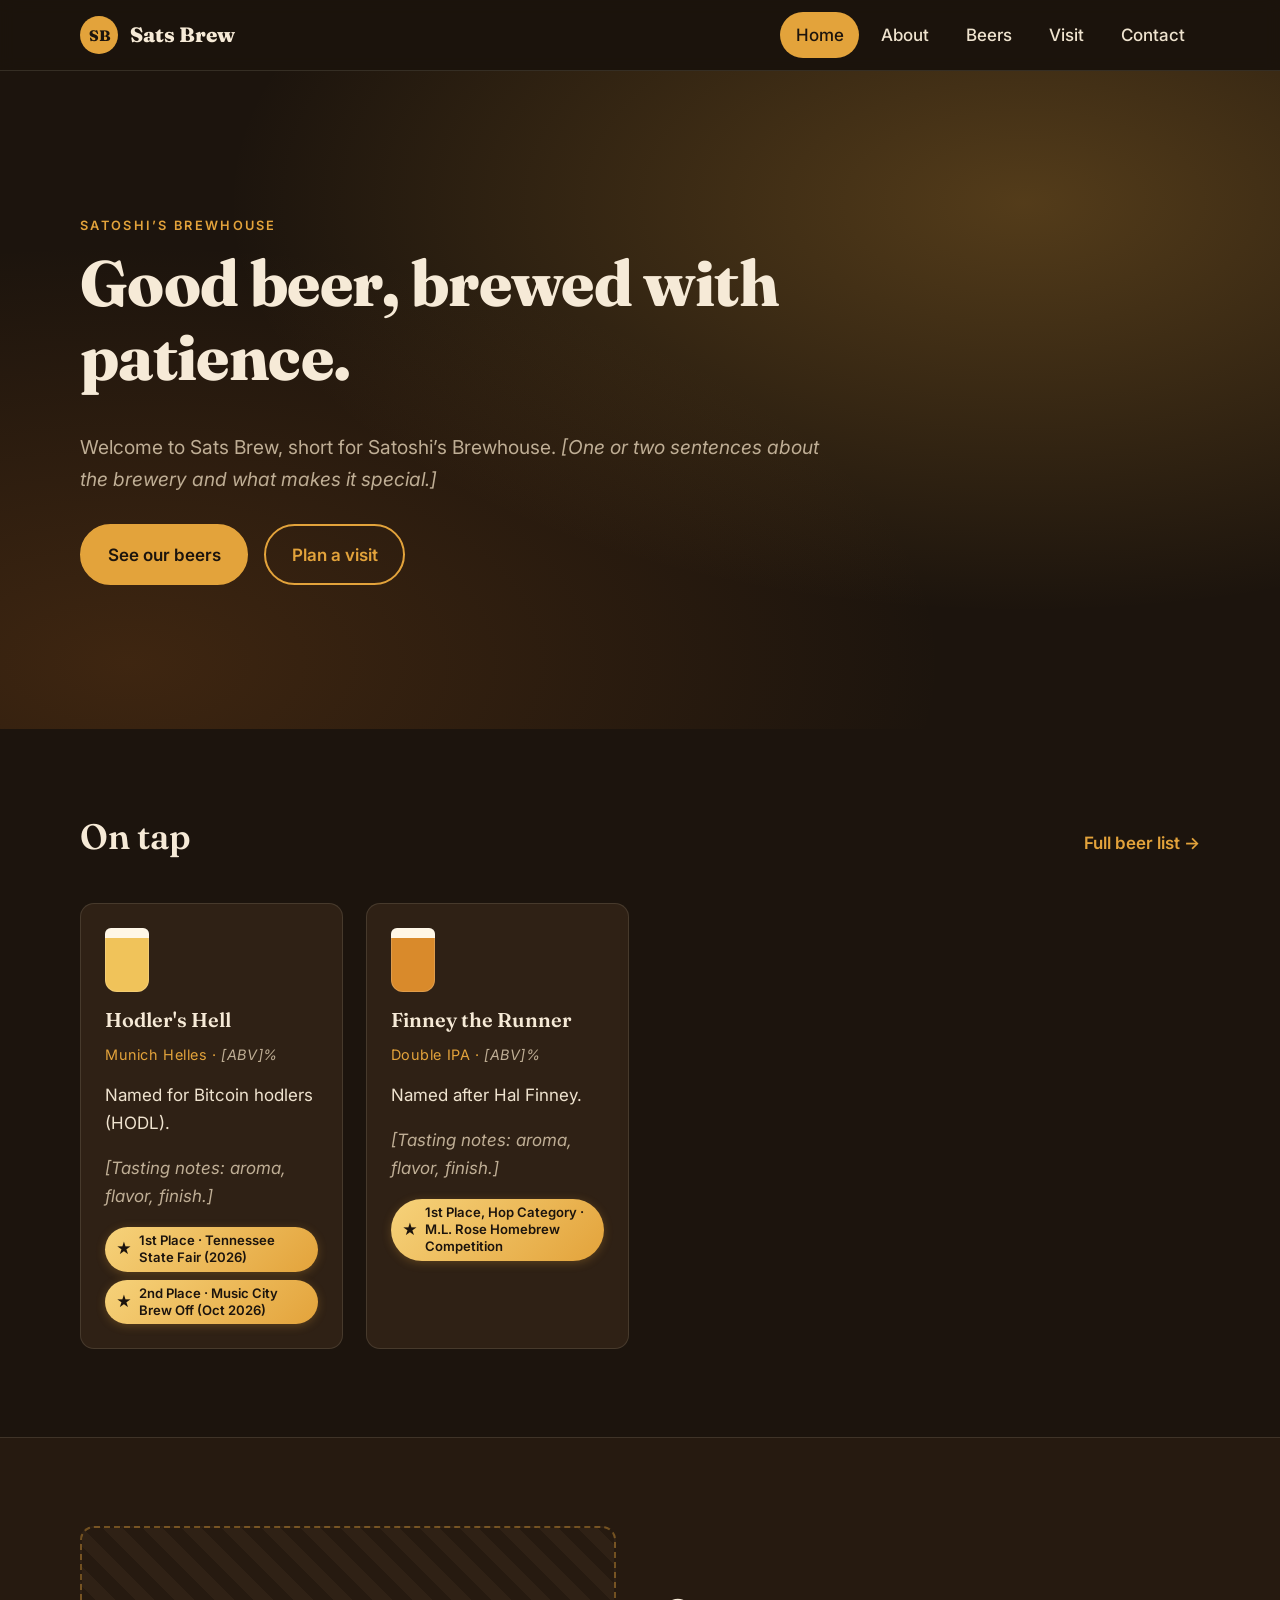
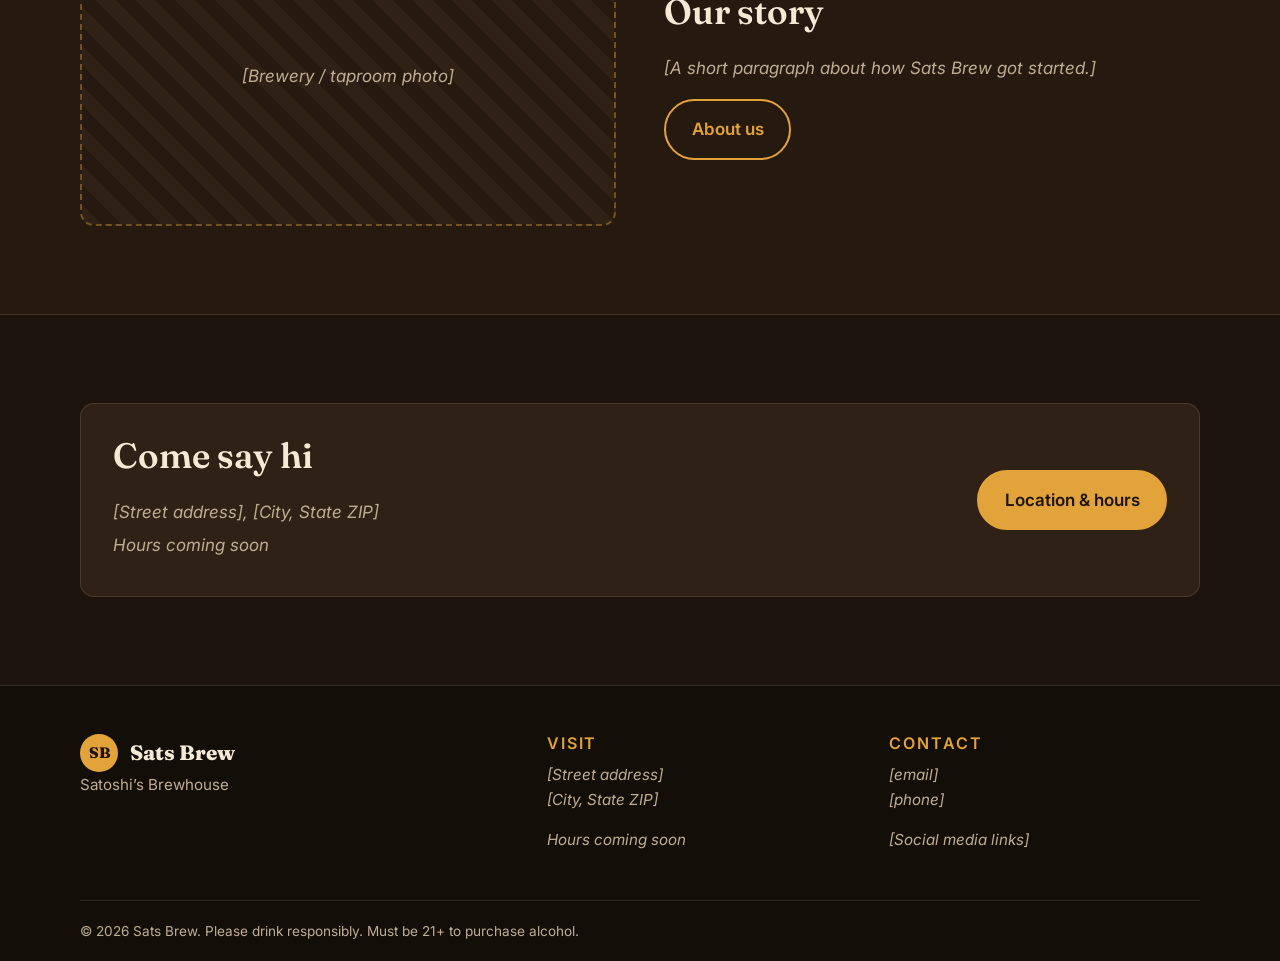
==== index.html @ 98045715 "Add real beers (Hodler's Hell, Finney the Runner) with award badges; Satoshi's Brewhouse name origin" ====
<!DOCTYPE html>
<html lang="en">
<head>
  <meta charset="utf-8">
  <meta name="viewport" content="width=device-width, initial-scale=1">
  <title>Sats Brew | Satoshi's Brewhouse</title>
  <meta name="description" content="Sats Brew (Satoshi's Brewhouse) is home to award-winning Hodler's Hell Munich Helles and Finney the Runner Double IPA.">
  <link rel="canonical" href="https://satsbrew.com/">
  <meta property="og:type" content="website">
  <meta property="og:site_name" content="Sats Brew">
  <meta property="og:title" content="Sats Brew | Satoshi's Brewhouse">
  <meta property="og:description" content="Sats Brew (Satoshi's Brewhouse) is home to award-winning Hodler's Hell Munich Helles and Finney the Runner Double IPA.">
  <meta property="og:url" content="https://satsbrew.com/">
  <meta name="twitter:card" content="summary">
  <meta name="theme-color" content="#1c140d">
  <link rel="icon" href="/favicon.svg" type="image/svg+xml">
  <link rel="preconnect" href="https://fonts.googleapis.com">
  <link rel="preconnect" href="https://fonts.gstatic.com" crossorigin>
  <link href="https://fonts.googleapis.com/css2?family=Fraunces:opsz,wght@9..144,600;9..144,800&family=Inter:wght@400;500;600&display=swap" rel="stylesheet">
  <link rel="stylesheet" href="/styles.css">
</head>
<body>
  <a class="skip" href="#main">Skip to content</a>
  <header class="site-header">
    <div class="wrap header-inner">
      <a class="brand" href="/"><span class="brand-mark" aria-hidden="true">SB</span> Sats Brew</a>
      <button class="nav-toggle" aria-expanded="false" aria-controls="site-nav" aria-label="Open menu">
        <span></span><span></span><span></span>
      </button>
      <nav id="site-nav" class="site-nav" aria-label="Main">
        <ul>
        <li><a href="/" aria-current="page">Home</a></li>
        <li><a href="/about.html">About</a></li>
        <li><a href="/beers.html">Beers</a></li>
        <li><a href="/visit.html">Visit</a></li>
        <li><a href="/contact.html">Contact</a></li>
        </ul>
      </nav>
    </div>
  </header>
  <main id="main">
    <section class="hero">
      <div class="wrap hero-inner">
        <p class="eyebrow">Satoshi&rsquo;s Brewhouse</p>
        <h1>Good beer, brewed with patience.</h1>
        <p class="lead">Welcome to Sats Brew, short for Satoshi&rsquo;s Brewhouse. <span class="placeholder">[One or two sentences about the brewery and what makes it special.]</span></p>
        <div class="cta-row">
          <a class="btn btn-primary" href="/beers.html">See our beers</a>
          <a class="btn btn-ghost" href="/visit.html">Plan a visit</a>
        </div>
      </div>
    </section>
    <section class="section">
      <div class="wrap">
        <div class="section-head">
          <h2>On tap</h2>
          <a class="text-link" href="/beers.html">Full beer list &rarr;</a>
        </div>
        <div class="beer-grid">
        <article class="beer-card">
          <div class="beer-swatch" style="--c:#f0c35a"></div>
          <h3>Hodler's Hell</h3>
          <p class="beer-meta">Munich Helles · <span class="placeholder">[ABV]%</span></p>
          <p>Named for Bitcoin hodlers (HODL).</p>
          <p class="placeholder">[Tasting notes: aroma, flavor, finish.]</p>
          <ul class="badges" aria-label="Awards">
            <li class="badge"><span class="badge-icon" aria-hidden="true">&#9733;</span>1st Place · Tennessee State Fair (2026)</li>
            <li class="badge"><span class="badge-icon" aria-hidden="true">&#9733;</span>2nd Place · Music City Brew Off (Oct 2026)</li>
          </ul>
        </article>
        <article class="beer-card">
          <div class="beer-swatch" style="--c:#d98a2b"></div>
          <h3>Finney the Runner</h3>
          <p class="beer-meta">Double IPA · <span class="placeholder">[ABV]%</span></p>
          <p>Named after Hal Finney.</p>
          <p class="placeholder">[Tasting notes: aroma, flavor, finish.]</p>
          <ul class="badges" aria-label="Awards">
            <li class="badge"><span class="badge-icon" aria-hidden="true">&#9733;</span>1st Place, Hop Category · M.L. Rose Homebrew Competition</li>
          </ul>
        </article>
        </div>
      </div>
    </section>
    <section class="section alt">
      <div class="wrap split">
        <div class="photo-placeholder" role="img" aria-label="Photo placeholder">[Brewery / taproom photo]</div>
        <div>
          <h2>Our story</h2>
          <p class="placeholder">[A short paragraph about how Sats Brew got started.]</p>
          <a class="btn btn-ghost" href="/about.html">About us</a>
        </div>
      </div>
    </section>
    <section class="section">
      <div class="wrap visit-strip">
        <div>
          <h2>Come say hi</h2>
          <p class="placeholder">[Street address], [City, State ZIP]</p>
          <p class="placeholder">Hours coming soon</p>
        </div>
        <a class="btn btn-primary" href="/visit.html">Location &amp; hours</a>
      </div>
    </section>
  </main>
  <footer class="site-footer">
    <div class="wrap footer-grid">
      <div>
        <a class="brand" href="/"><span class="brand-mark" aria-hidden="true">SB</span> Sats Brew</a>
        <p class="muted">Satoshi&rsquo;s Brewhouse</p>
      </div>
      <div>
        <h3>Visit</h3>
        <p class="placeholder">[Street address]<br>[City, State ZIP]</p>
        <p class="placeholder">Hours coming soon</p>
      </div>
      <div>
        <h3>Contact</h3>
        <p class="placeholder">[email]<br>[phone]</p>
        <p class="placeholder">[Social media links]</p>
      </div>
    </div>
    <div class="wrap footer-bottom">
      <p class="muted">&copy; <span id="year">2026</span> Sats Brew. Please drink responsibly. Must be 21+ to purchase alcohol.</p>
    </div>
  </footer>
  <script>
    (function () {
      var b = document.querySelector('.nav-toggle'), n = document.getElementById('site-nav');
      b.addEventListener('click', function () {
        var open = n.classList.toggle('open');
        b.setAttribute('aria-expanded', open);
        b.setAttribute('aria-label', open ? 'Close menu' : 'Open menu');
      });
      document.getElementById('year').textContent = new Date().getFullYear();
    })();
  </script>
</body>
</html>
---- styles.css ----
:root{
  --bg:#1c140d; --bg2:#261a10; --surface:#2f2115; --cream:#f6ead7; --text:#efe3cf;
  --muted:#bfae95; --amber:#e3a33b; --amber-d:#c9822a; --line:rgba(246,234,215,.12);
  --radius:14px; --serif:"Fraunces",Georgia,"Times New Roman",serif;
  --sans:"Inter",system-ui,-apple-system,"Segoe UI",Roboto,Helvetica,Arial,sans-serif;
}
*{box-sizing:border-box}
html{scroll-behavior:smooth}
body{margin:0;background:var(--bg);color:var(--text);font:400 17px/1.65 var(--sans);-webkit-font-smoothing:antialiased}
img{max-width:100%;display:block}
a{color:var(--amber)}
h1,h2,h3{font-family:var(--serif);color:var(--cream);line-height:1.15;margin:0 0 .6em}
h1{font-size:clamp(2.3rem,5.5vw,4rem);font-weight:800;letter-spacing:-.01em}
h2{font-size:clamp(1.6rem,3vw,2.2rem);font-weight:600}
h3{font-size:1.25rem;font-weight:600}
p{margin:0 0 1em}
.wrap{width:min(1120px,92%);margin:0 auto}
.muted{color:var(--muted)}
.placeholder{color:var(--muted);font-style:italic}
.skip{position:absolute;left:-999px;top:0;background:var(--amber);color:#1c140d;padding:.5em 1em;z-index:100}
.skip:focus{left:1em}
.eyebrow{text-transform:uppercase;letter-spacing:.18em;font-size:.8rem;font-weight:600;color:var(--amber);margin-bottom:.8em}
.lead{font-size:1.2rem;color:var(--muted);max-width:40em}

/* header */
.site-header{position:sticky;top:0;z-index:50;background:rgba(28,20,13,.92);backdrop-filter:blur(8px);border-bottom:1px solid var(--line)}
.header-inner{display:flex;align-items:center;justify-content:space-between;height:70px}
.brand{display:inline-flex;align-items:center;gap:.6em;font-family:var(--serif);font-weight:800;font-size:1.3rem;color:var(--cream);text-decoration:none}
.brand-mark{display:inline-grid;place-items:center;width:38px;height:38px;border-radius:50%;background:var(--amber);color:#1c140d;font:800 .95rem var(--serif)}
.site-nav ul{list-style:none;margin:0;padding:0;display:flex;gap:.4rem}
.site-nav a{display:block;padding:.5em .9em;border-radius:999px;color:var(--text);text-decoration:none;font-weight:500}
.site-nav a:hover{background:var(--surface)}
.site-nav a[aria-current="page"]{color:#1c140d;background:var(--amber)}
.nav-toggle{display:none;background:none;border:0;padding:10px;cursor:pointer}
.nav-toggle span{display:block;width:24px;height:2px;background:var(--cream);margin:5px 0;transition:.2s}
@media (max-width:760px){
  .nav-toggle{display:block}
  .site-nav{position:absolute;top:70px;left:0;right:0;background:var(--bg2);border-bottom:1px solid var(--line);display:none}
  .site-nav.open{display:block}
  .site-nav ul{flex-direction:column;padding:.8rem 4%}
  .site-nav a{padding:.8em 1em}
}

/* buttons */
.btn{display:inline-block;padding:.85em 1.5em;border-radius:999px;font-weight:600;text-decoration:none;transition:.2s;border:2px solid var(--amber)}
.btn-primary{background:var(--amber);color:#1c140d}
.btn-primary:hover{background:var(--amber-d);border-color:var(--amber-d)}
.btn-ghost{color:var(--amber)}
.btn-ghost:hover{background:rgba(227,163,59,.12)}
.cta-row{display:flex;flex-wrap:wrap;gap:1rem;margin-top:1.8rem}
.text-link{text-decoration:none;font-weight:600}

/* hero */
.hero{padding:clamp(5rem,12vw,9rem) 0;background:
  radial-gradient(ellipse at 80% 20%,rgba(227,163,59,.28),transparent 55%),
  radial-gradient(ellipse at 10% 90%,rgba(184,101,30,.22),transparent 50%),var(--bg)}
.hero h1{max-width:12em}
.page-hero{padding:clamp(3.5rem,8vw,6rem) 0 2.5rem;background:radial-gradient(ellipse at 85% 0%,rgba(227,163,59,.18),transparent 60%)}
.page-hero.center{text-align:center}
.page-hero.center .lead{margin:0 auto}
.page-hero.center .cta-row{justify-content:center}

/* sections */
.section{padding:clamp(3rem,7vw,5.5rem) 0}
.section.alt{background:var(--bg2);border-block:1px solid var(--line)}
.section-head{display:flex;justify-content:space-between;align-items:baseline;gap:1rem;flex-wrap:wrap;margin-bottom:1.5rem}
.split{display:grid;grid-template-columns:1fr 1fr;gap:3rem;align-items:center}
@media (max-width:820px){.split{grid-template-columns:1fr}}
.prose{max-width:38em}

/* beers */
.beer-grid{display:grid;grid-template-columns:repeat(auto-fill,minmax(240px,1fr));gap:1.4rem}
.beer-card{background:var(--surface);border:1px solid var(--line);border-radius:var(--radius);padding:1.5rem;transition:transform .2s,border-color .2s}
.beer-card:hover{transform:translateY(-3px);border-color:rgba(227,163,59,.45)}
.beer-swatch{width:44px;height:64px;border-radius:6px 6px 12px 12px;background:linear-gradient(180deg,#fff7e6 0 16%,var(--c) 16%);margin-bottom:1rem;box-shadow:inset 0 0 0 1px rgba(255,255,255,.15)}
.beer-meta{font-size:.9rem;letter-spacing:.04em;color:var(--amber)}

/* placeholders */
.photo-placeholder,.map-placeholder{display:grid;place-items:center;text-align:center;min-height:300px;border-radius:var(--radius);border:2px dashed rgba(227,163,59,.4);background:repeating-linear-gradient(45deg,var(--surface) 0 14px,var(--bg2) 14px 28px);color:var(--muted);font-style:italic;padding:1rem}
.photo-placeholder.tall{min-height:420px}
.map-placeholder{margin-top:1.8rem;min-height:260px}

/* cards */
.visit-grid,.value-grid{display:grid;grid-template-columns:repeat(auto-fit,minmax(260px,1fr));gap:1.4rem}
.card,.value{background:var(--surface);border:1px solid var(--line);border-radius:var(--radius);padding:1.6rem}
.card h2{font-size:1.4rem}
.notice{margin-top:1.8rem;border-color:rgba(227,163,59,.4)}
address{font-style:italic}
.hours{width:100%;border-collapse:collapse}
.hours th,.hours td{text-align:left;padding:.35em 0;border-bottom:1px solid var(--line)}
.hours th{color:var(--cream);font-weight:600;width:4em}
.visit-strip{display:flex;justify-content:space-between;align-items:center;gap:2rem;flex-wrap:wrap;background:var(--surface);border:1px solid var(--line);border-radius:var(--radius);padding:2rem}
.visit-strip p{margin:0 0 .3em}

/* footer */
.site-footer{background:#140e09;border-top:1px solid var(--line);padding-top:3rem;font-size:.95rem}
.footer-grid{display:grid;grid-template-columns:1.4fr 1fr 1fr;gap:2rem}
.footer-grid h3{font-size:1rem;font-family:var(--sans);text-transform:uppercase;letter-spacing:.12em;color:var(--amber)}
@media (max-width:700px){.footer-grid{grid-template-columns:1fr}}
.footer-bottom{border-top:1px solid var(--line);margin-top:2rem;padding:1.2rem 0}
.footer-bottom p{margin:0;font-size:.85rem}

/* award badges */
.badges{list-style:none;margin:1rem 0 0;padding:0;display:flex;flex-direction:column;gap:.5rem}
.badge{display:inline-flex;align-items:center;gap:.55em;align-self:flex-start;padding:.4em .85em;border-radius:999px;font-size:.82rem;font-weight:600;line-height:1.3;color:#1c140d;background:linear-gradient(135deg,#f6d27a,#e3a33b);box-shadow:0 2px 10px rgba(227,163,59,.25)}
.badge-icon{font-size:.95rem}
.beer-card.more{display:flex;flex-direction:column;justify-content:center;border-style:dashed;border-color:rgba(227,163,59,.4);background:transparent}
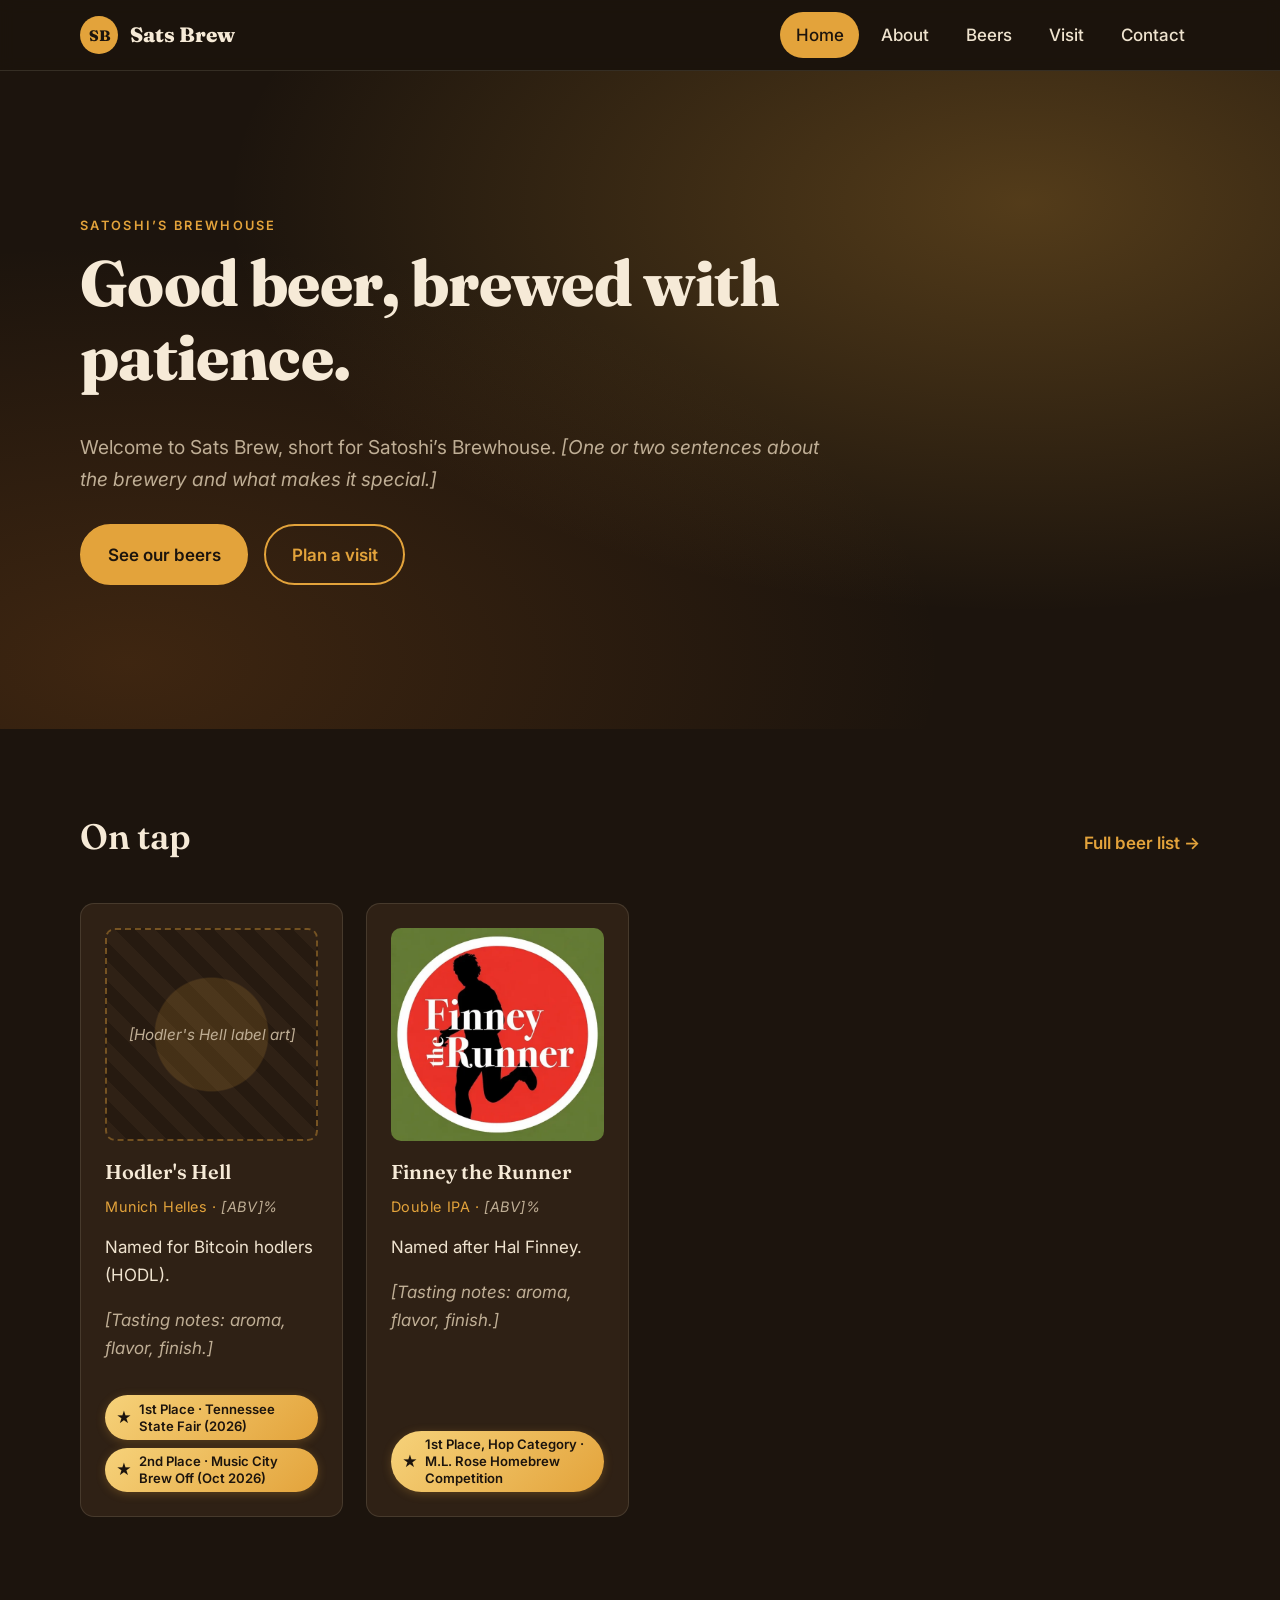
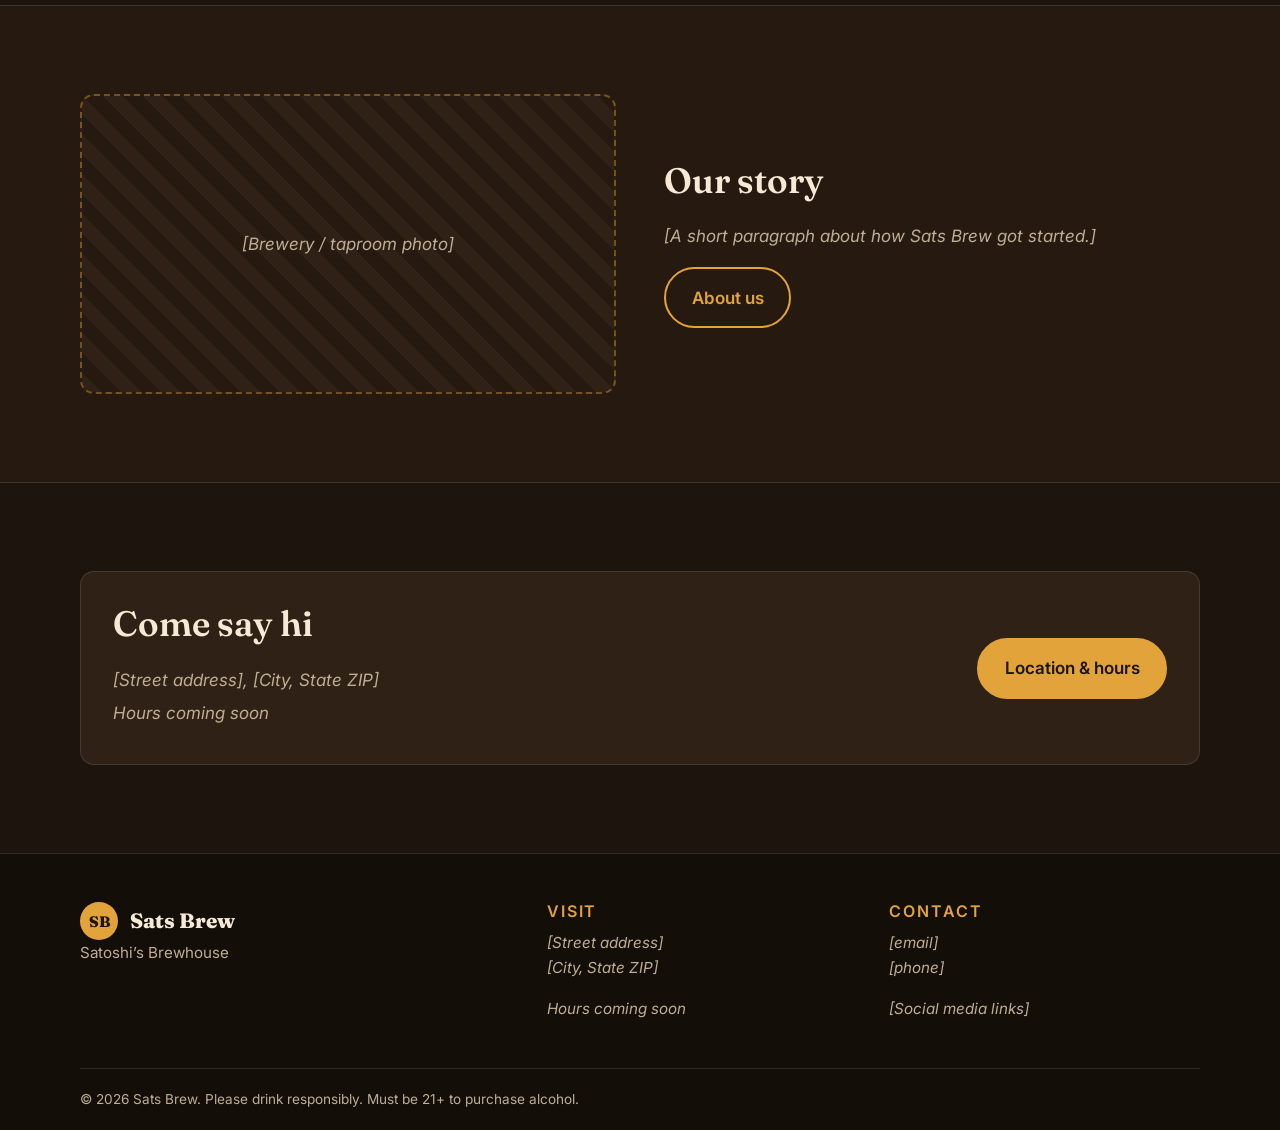
==== commit bdab0020: "Add Finney the Runner label art (WebP+JPG) and Hodler's Hell label art placeholder" ====
--- a/index.html
+++ b/index.html
@@ -58,7 +58,7 @@
         </div>
         <div class="beer-grid">
         <article class="beer-card">
-          <div class="beer-swatch" style="--c:#f0c35a"></div>
+          <div class="beer-art beer-art-placeholder" role="img" aria-label="Label art coming soon"><span>[Hodler's Hell label art]</span></div>
           <h3>Hodler's Hell</h3>
           <p class="beer-meta">Munich Helles · <span class="placeholder">[ABV]%</span></p>
           <p>Named for Bitcoin hodlers (HODL).</p>
@@ -69,7 +69,10 @@
           </ul>
         </article>
         <article class="beer-card">
-          <div class="beer-swatch" style="--c:#d98a2b"></div>
+          <picture class="beer-art">
+            <source srcset="/images/finney-the-runner.webp" type="image/webp">
+            <img src="/images/finney-the-runner.jpg" width="600" height="600" loading="lazy" decoding="async" alt="Finney the Runner label: silhouette of a runner on a red circle">
+          </picture>
           <h3>Finney the Runner</h3>
           <p class="beer-meta">Double IPA · <span class="placeholder">[ABV]%</span></p>
           <p>Named after Hal Finney.</p>
--- a/styles.css
+++ b/styles.css
@@ -105,3 +105,11 @@
 .badge{display:inline-flex;align-items:center;gap:.55em;align-self:flex-start;padding:.4em .85em;border-radius:999px;font-size:.82rem;font-weight:600;line-height:1.3;color:#1c140d;background:linear-gradient(135deg,#f6d27a,#e3a33b);box-shadow:0 2px 10px rgba(227,163,59,.25)}
 .badge-icon{font-size:.95rem}
 .beer-card.more{display:flex;flex-direction:column;justify-content:center;border-style:dashed;border-color:rgba(227,163,59,.4);background:transparent}
+
+/* label art */
+.beer-art{display:block;aspect-ratio:1/1;width:100%;margin:0 0 1.2rem;border-radius:10px;overflow:hidden;background:var(--bg2)}
+.beer-art img{width:100%;height:100%;object-fit:cover}
+.beer-art-placeholder{display:grid;place-items:center;text-align:center;padding:1rem;border:2px dashed rgba(227,163,59,.4);background:radial-gradient(circle at 50% 50%,rgba(227,163,59,.16) 0 38%,transparent 39%),repeating-linear-gradient(45deg,var(--surface) 0 14px,var(--bg2) 14px 28px);color:var(--muted);font-style:italic;font-size:.95rem}
+.beer-card{display:flex;flex-direction:column}
+.beer-card .badges{margin-top:auto;padding-top:1rem}
+@media (max-width:560px){.beer-art{max-width:340px;margin-inline:auto}}
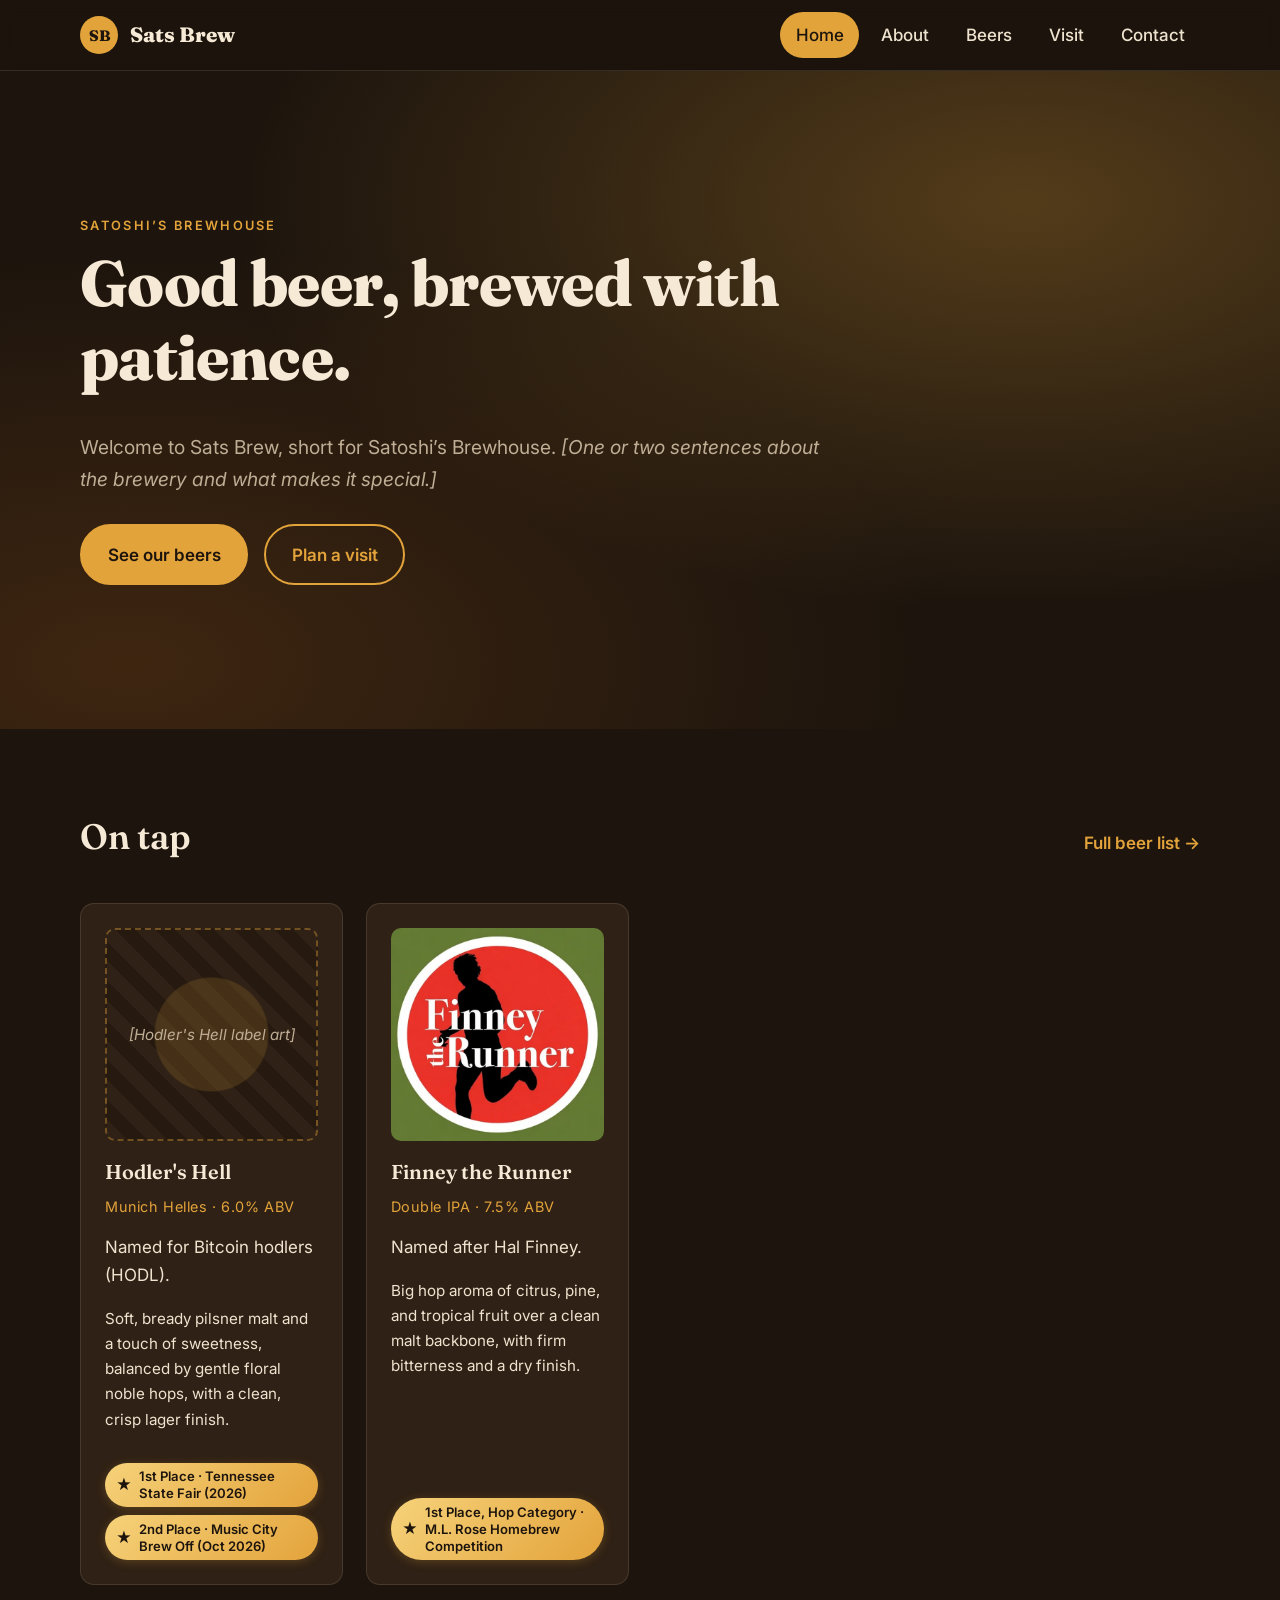
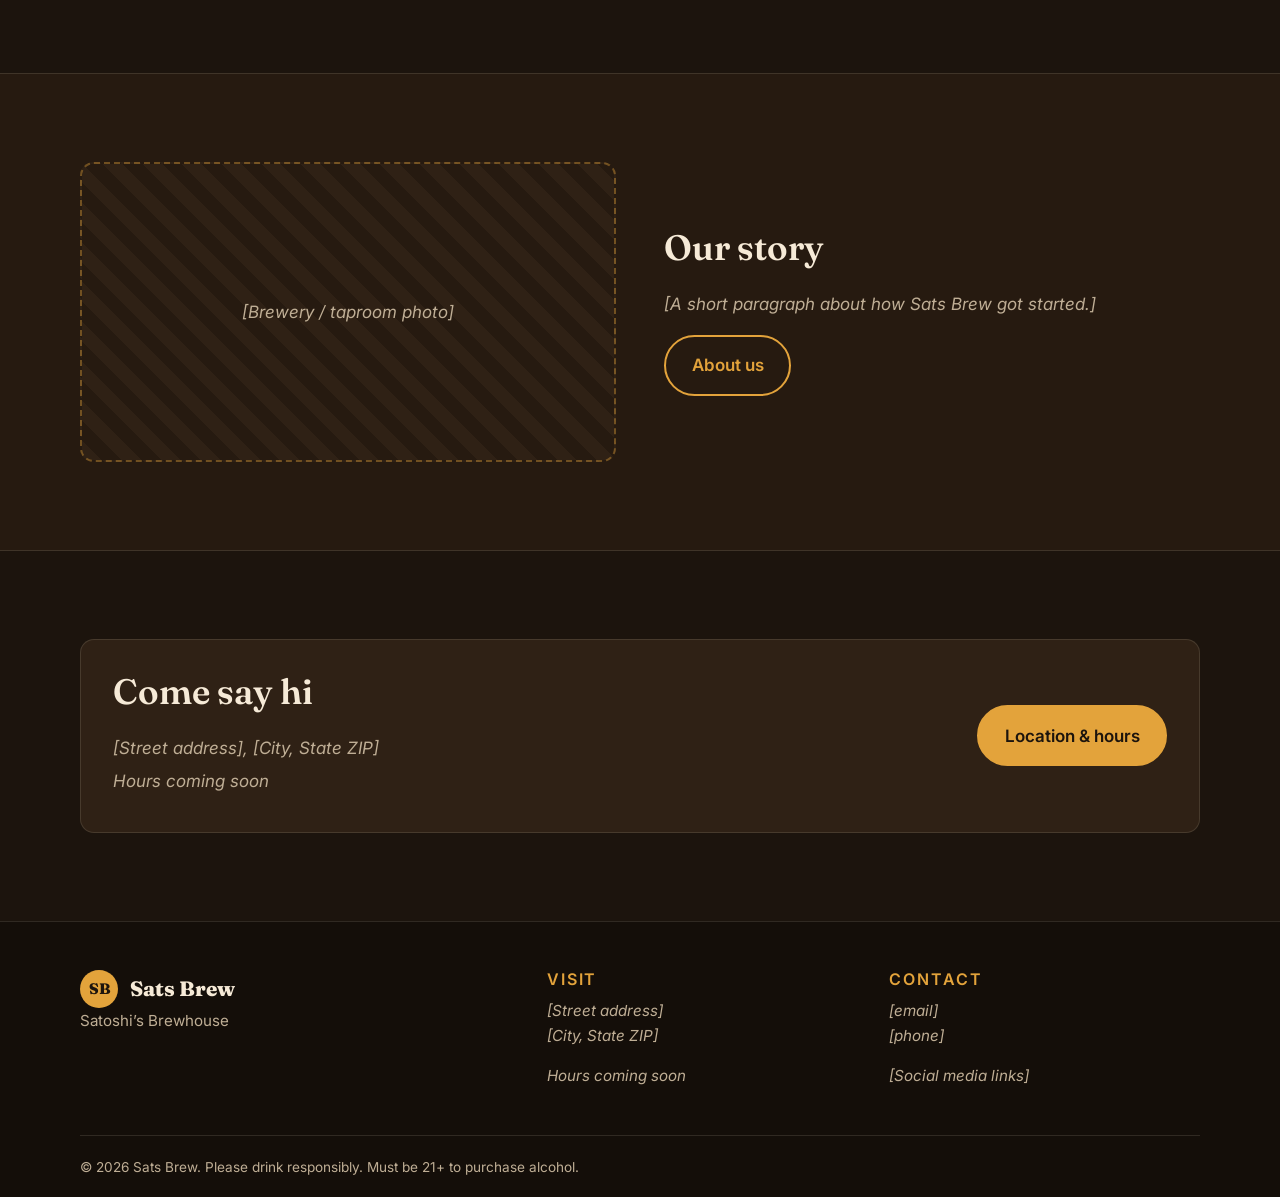
==== commit 3ac59cd7: "Add ABV and style-based tasting notes for Hodler's Hell and Finney the Runner" ====
--- a/index.html
+++ b/index.html
@@ -60,9 +60,9 @@
         <article class="beer-card">
           <div class="beer-art beer-art-placeholder" role="img" aria-label="Label art coming soon"><span>[Hodler's Hell label art]</span></div>
           <h3>Hodler's Hell</h3>
-          <p class="beer-meta">Munich Helles · <span class="placeholder">[ABV]%</span></p>
+          <p class="beer-meta">Munich Helles · 6.0% ABV</p>
           <p>Named for Bitcoin hodlers (HODL).</p>
-          <p class="placeholder">[Tasting notes: aroma, flavor, finish.]</p>
+          <p class="beer-notes">Soft, bready pilsner malt and a touch of sweetness, balanced by gentle floral noble hops, with a clean, crisp lager finish.</p>
           <ul class="badges" aria-label="Awards">
             <li class="badge"><span class="badge-icon" aria-hidden="true">&#9733;</span>1st Place · Tennessee State Fair (2026)</li>
             <li class="badge"><span class="badge-icon" aria-hidden="true">&#9733;</span>2nd Place · Music City Brew Off (Oct 2026)</li>
@@ -74,9 +74,9 @@
             <img src="/images/finney-the-runner.jpg" width="600" height="600" loading="lazy" decoding="async" alt="Finney the Runner label: silhouette of a runner on a red circle">
           </picture>
           <h3>Finney the Runner</h3>
-          <p class="beer-meta">Double IPA · <span class="placeholder">[ABV]%</span></p>
+          <p class="beer-meta">Double IPA · 7.5% ABV</p>
           <p>Named after Hal Finney.</p>
-          <p class="placeholder">[Tasting notes: aroma, flavor, finish.]</p>
+          <p class="beer-notes">Big hop aroma of citrus, pine, and tropical fruit over a clean malt backbone, with firm bitterness and a dry finish.</p>
           <ul class="badges" aria-label="Awards">
             <li class="badge"><span class="badge-icon" aria-hidden="true">&#9733;</span>1st Place, Hop Category · M.L. Rose Homebrew Competition</li>
           </ul>
--- a/styles.css
+++ b/styles.css
@@ -113,3 +113,4 @@
 .beer-card{display:flex;flex-direction:column}
 .beer-card .badges{margin-top:auto;padding-top:1rem}
 @media (max-width:560px){.beer-art{max-width:340px;margin-inline:auto}}
+.beer-notes{color:var(--text);font-size:.95rem}
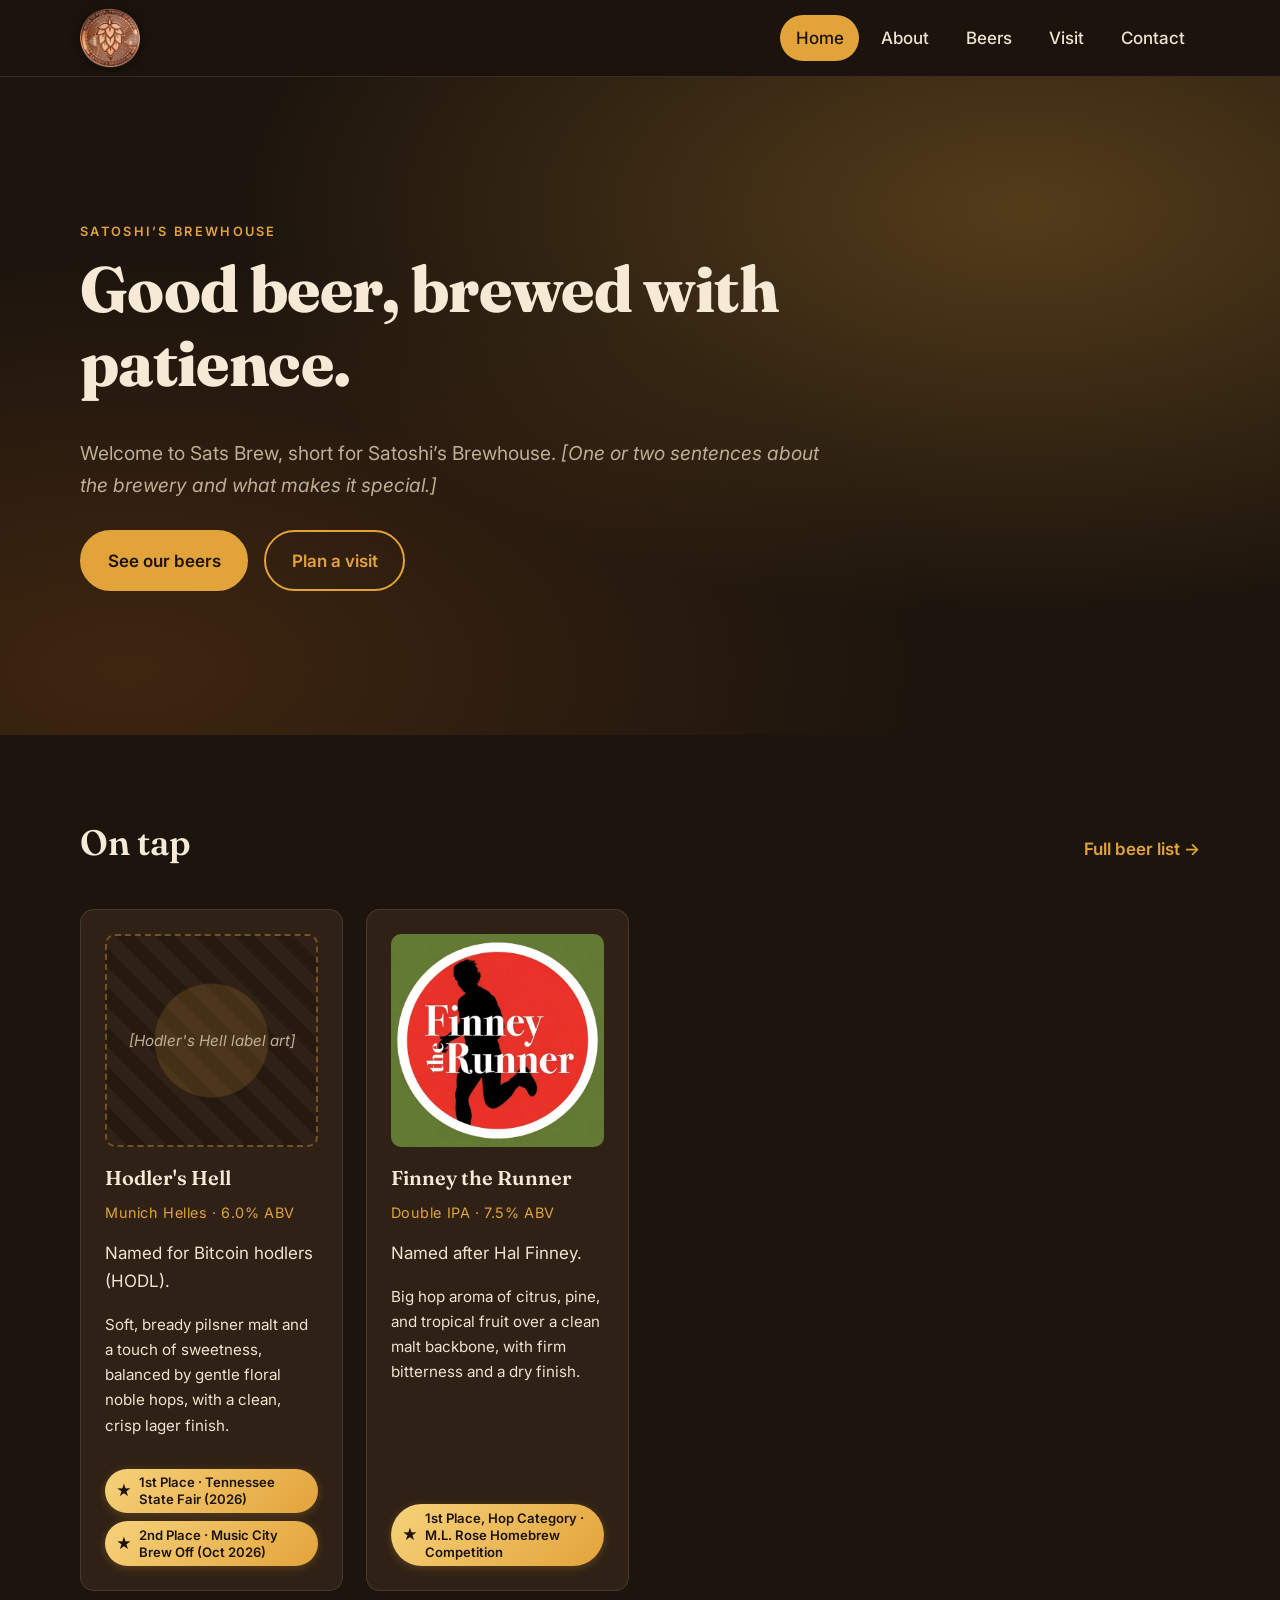
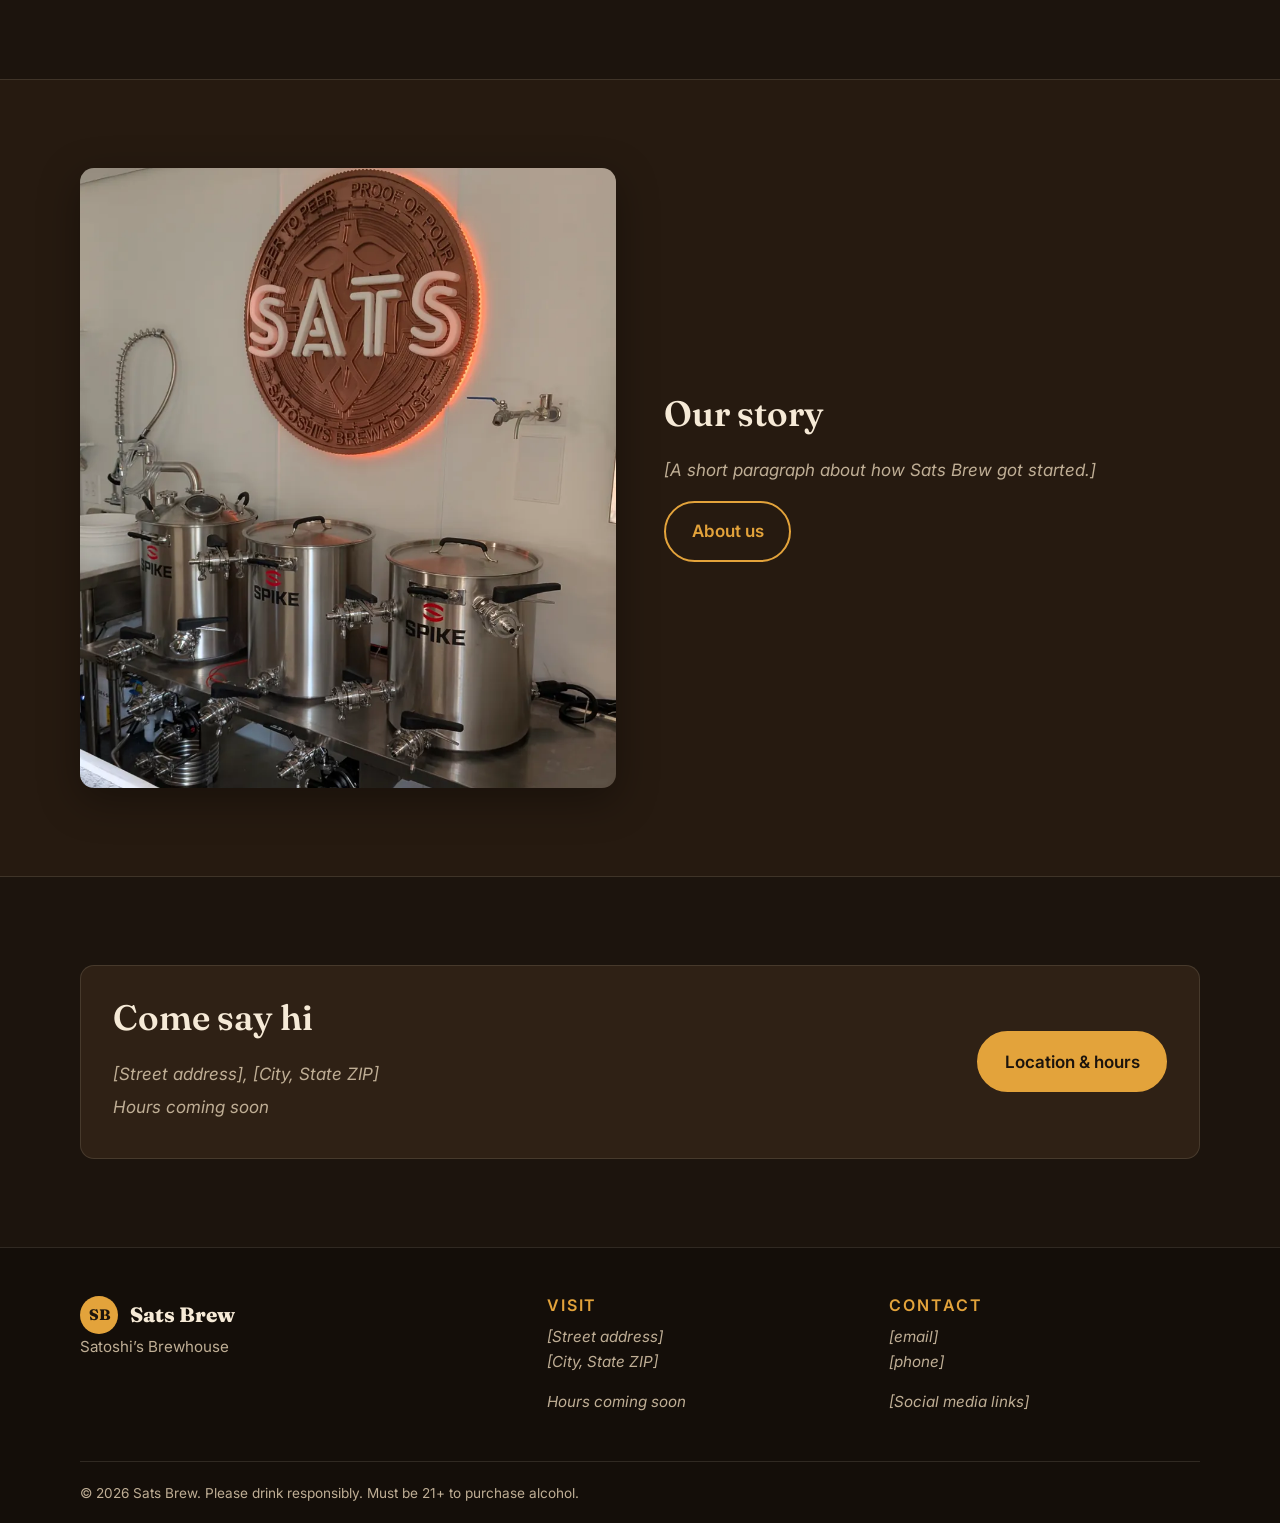
==== commit 89b44199: "Header: transparent Sats Brew coin logo; add brewhouse photo to Home and About" ====
--- a/index.html
+++ b/index.html
@@ -23,7 +23,12 @@
   <a class="skip" href="#main">Skip to content</a>
   <header class="site-header">
     <div class="wrap header-inner">
-      <a class="brand" href="/"><span class="brand-mark" aria-hidden="true">SB</span> Sats Brew</a>
+      <a class="brand brand-logo" href="/">
+        <picture>
+          <source type="image/webp" srcset="/images/sats-brew-logo.webp 1x, /images/sats-brew-logo@2x.webp 2x">
+          <img src="/images/sats-brew-logo.png" srcset="/images/sats-brew-logo.png 1x, /images/sats-brew-logo@2x.png 2x" width="256" height="256" alt="Sats Brew">
+        </picture>
+      </a>
       <button class="nav-toggle" aria-expanded="false" aria-controls="site-nav" aria-label="Open menu">
         <span></span><span></span><span></span>
       </button>
@@ -86,7 +91,10 @@
     </section>
     <section class="section alt">
       <div class="wrap split">
-        <div class="photo-placeholder" role="img" aria-label="Photo placeholder">[Brewery / taproom photo]</div>
+        <picture class="photo ">
+          <source type="image/webp" srcset="/images/brewhouse.webp">
+          <img src="/images/brewhouse.jpg" width="897" height="1200" loading="lazy" decoding="async" alt="The Sats Brew brewhouse: a lit copper SATS sign above three stainless steel Spike brew kettles">
+        </picture>
         <div>
           <h2>Our story</h2>
           <p class="placeholder">[A short paragraph about how Sats Brew got started.]</p>
--- a/styles.css
+++ b/styles.css
@@ -114,3 +114,16 @@
 .beer-card .badges{margin-top:auto;padding-top:1rem}
 @media (max-width:560px){.beer-art{max-width:340px;margin-inline:auto}}
 .beer-notes{color:var(--text);font-size:.95rem}
+
+/* header coin logo */
+.header-inner{height:76px}
+.brand-logo{display:block;line-height:0}
+.brand-logo img{width:60px;height:60px;display:block;filter:drop-shadow(0 2px 6px rgba(0,0,0,.45));transition:transform .2s}
+.brand-logo:hover img{transform:rotate(-8deg) scale(1.04)}
+@media (max-width:760px){.site-nav{top:76px}.brand-logo img{width:52px;height:52px}}
+
+/* photos */
+.photo{display:block;width:100%;aspect-ratio:4/5;max-height:620px;border-radius:var(--radius);overflow:hidden;background:var(--bg2);box-shadow:0 12px 40px rgba(0,0,0,.35)}
+.photo.tall{aspect-ratio:3/4;max-height:680px}
+.photo img{width:100%;height:100%;object-fit:cover;object-position:50% 12%}
+@media (max-width:820px){.photo,.photo.tall{aspect-ratio:4/5;max-height:none;max-width:520px;margin-inline:auto}}
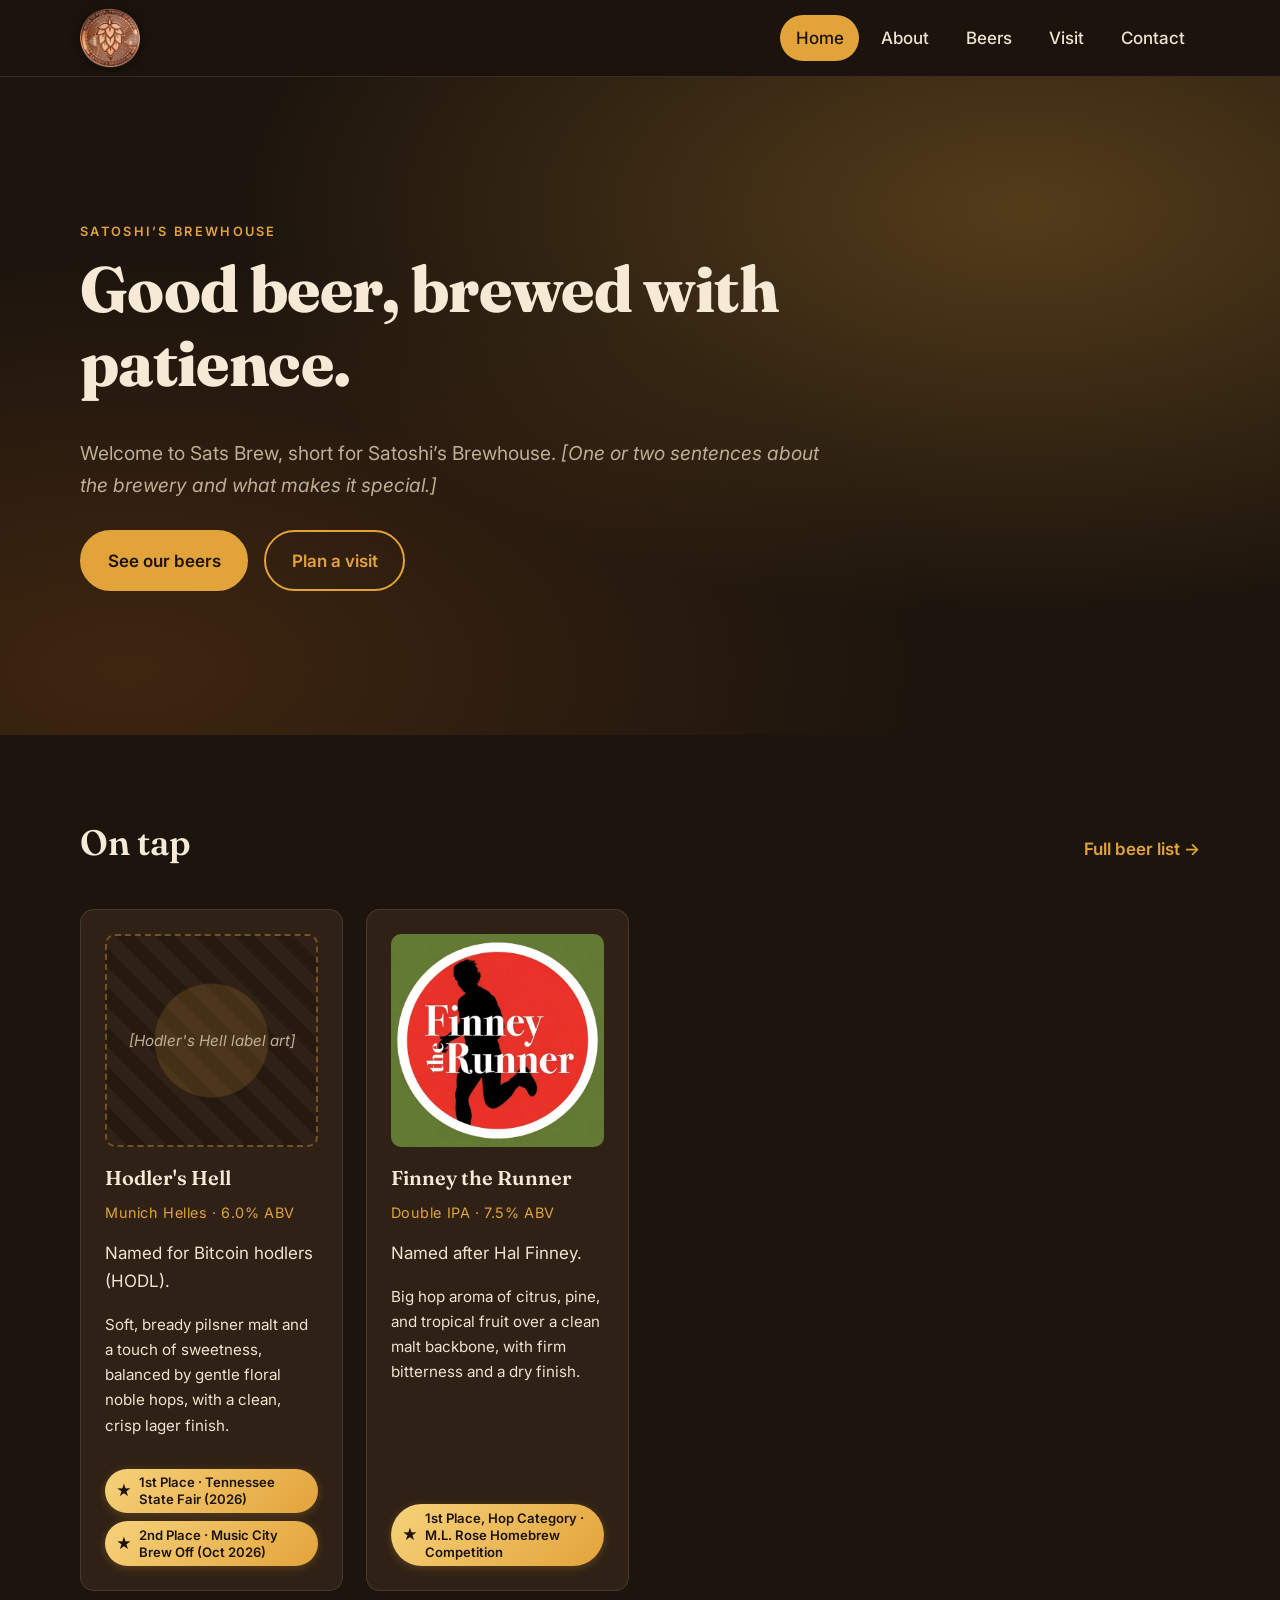
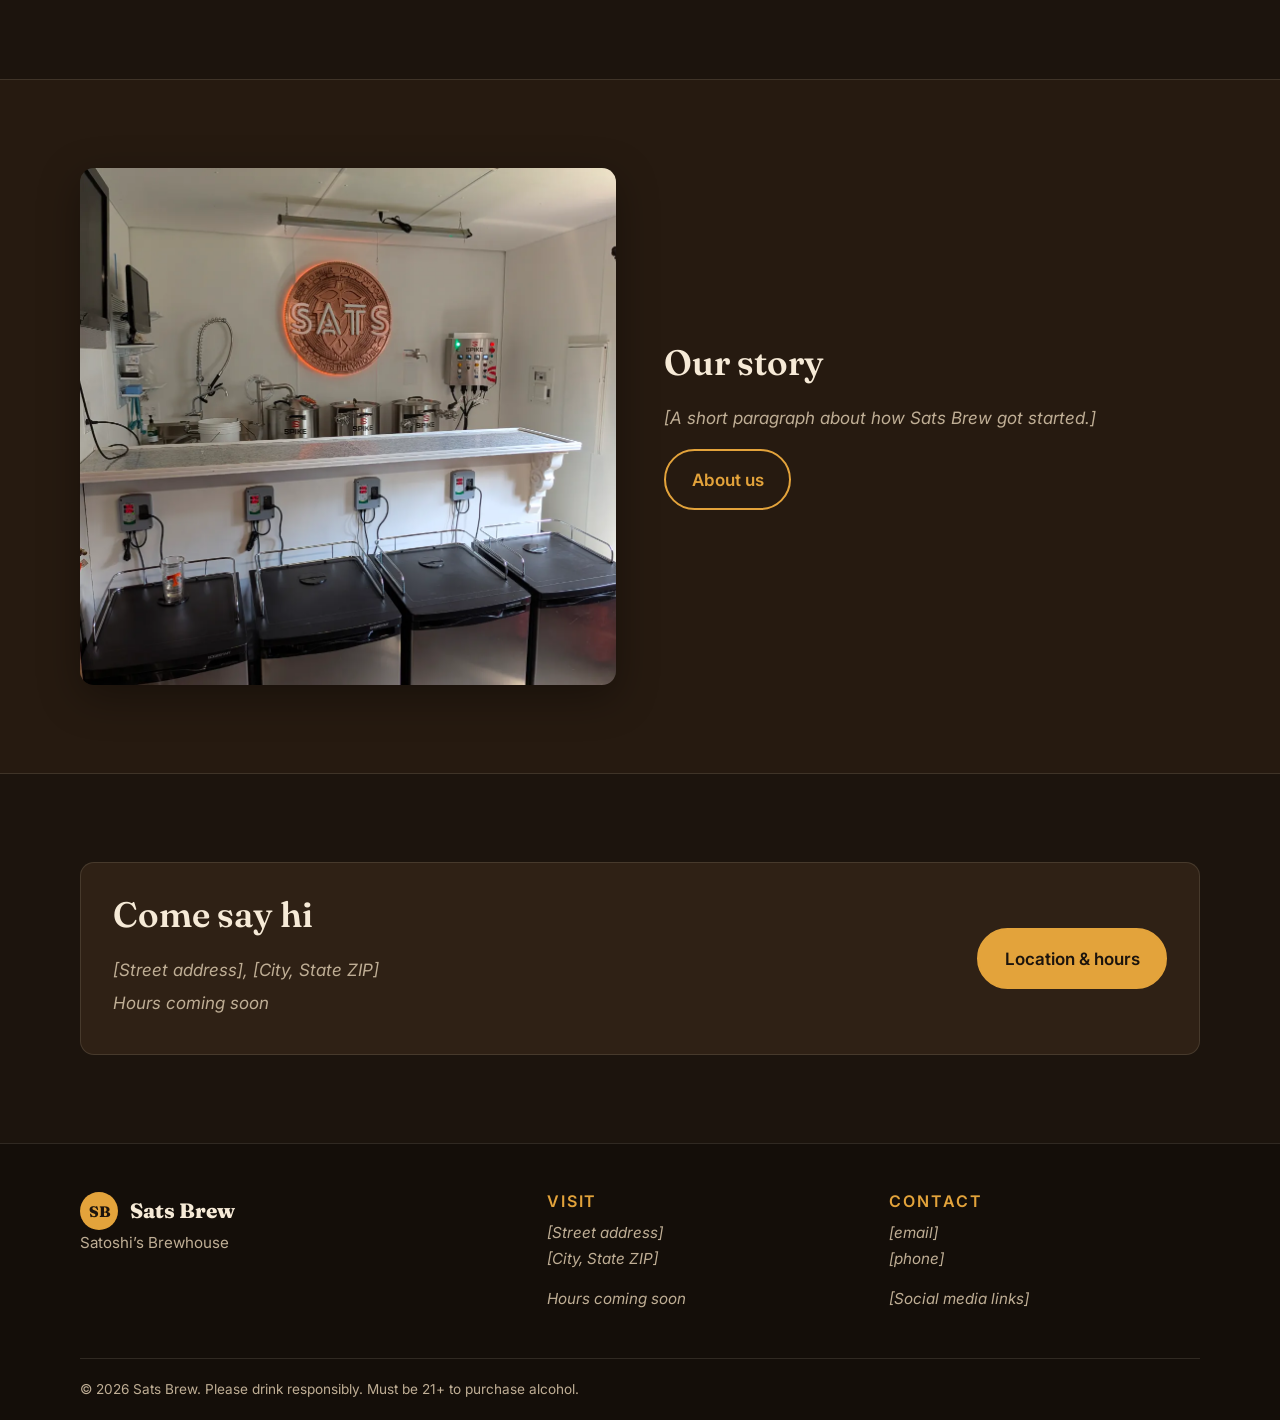
==== commit 34ba10bf: "Home: wide brewery photo; About: sats-sign photo in 'The name'; coin favicon, apple-touch icon and O" ====
--- a/index.html
+++ b/index.html
@@ -11,9 +11,15 @@
   <meta property="og:title" content="Sats Brew | Satoshi's Brewhouse">
   <meta property="og:description" content="Sats Brew (Satoshi's Brewhouse) is home to award-winning Hodler's Hell Munich Helles and Finney the Runner Double IPA.">
   <meta property="og:url" content="https://satsbrew.com/">
-  <meta name="twitter:card" content="summary">
+  <meta name="twitter:card" content="summary_large_image">
   <meta name="theme-color" content="#1c140d">
-  <link rel="icon" href="/favicon.svg" type="image/svg+xml">
+  <meta property="og:image" content="https://satsbrew.com/images/og-image.jpg">
+  <meta property="og:image:width" content="1200">
+  <meta property="og:image:height" content="630">
+  <meta property="og:image:alt" content="The Sats Brew coin logo">
+  <link rel="icon" href="/favicon-32.png" type="image/png" sizes="32x32">
+  <link rel="icon" href="/favicon-192.png" type="image/png" sizes="192x192">
+  <link rel="apple-touch-icon" href="/apple-touch-icon.png">
   <link rel="preconnect" href="https://fonts.googleapis.com">
   <link rel="preconnect" href="https://fonts.gstatic.com" crossorigin>
   <link href="https://fonts.googleapis.com/css2?family=Fraunces:opsz,wght@9..144,600;9..144,800&family=Inter:wght@400;500;600&display=swap" rel="stylesheet">
@@ -91,9 +97,9 @@
     </section>
     <section class="section alt">
       <div class="wrap split">
-        <picture class="photo ">
-          <source type="image/webp" srcset="/images/brewhouse.webp">
-          <img src="/images/brewhouse.jpg" width="897" height="1200" loading="lazy" decoding="async" alt="The Sats Brew brewhouse: a lit copper SATS sign above three stainless steel Spike brew kettles">
+        <picture class="photo square">
+          <source type="image/webp" srcset="/images/brewery-wide.webp">
+          <img src="/images/brewery-wide.jpg" width="1080" height="1041" loading="lazy" decoding="async" alt="Inside the Sats Brew brewery: the lit SATS sign above the brew kettles, with fermentation fridges below">
         </picture>
         <div>
           <h2>Our story</h2>
--- a/styles.css
+++ b/styles.css
@@ -127,3 +127,9 @@
 .photo.tall{aspect-ratio:3/4;max-height:680px}
 .photo img{width:100%;height:100%;object-fit:cover;object-position:50% 12%}
 @media (max-width:820px){.photo,.photo.tall{aspect-ratio:4/5;max-height:none;max-width:520px;margin-inline:auto}}
+.photo.square{aspect-ratio:1080/1041;max-height:none}
+.photo.square img{object-position:50% 50%}
+@media (max-width:820px){.photo.square{aspect-ratio:1080/1041}}
+.photo.sign{aspect-ratio:900/990;max-height:620px;max-width:560px}
+.photo.sign img{object-position:50% 50%}
+@media (max-width:820px){.photo.sign{aspect-ratio:900/990}}
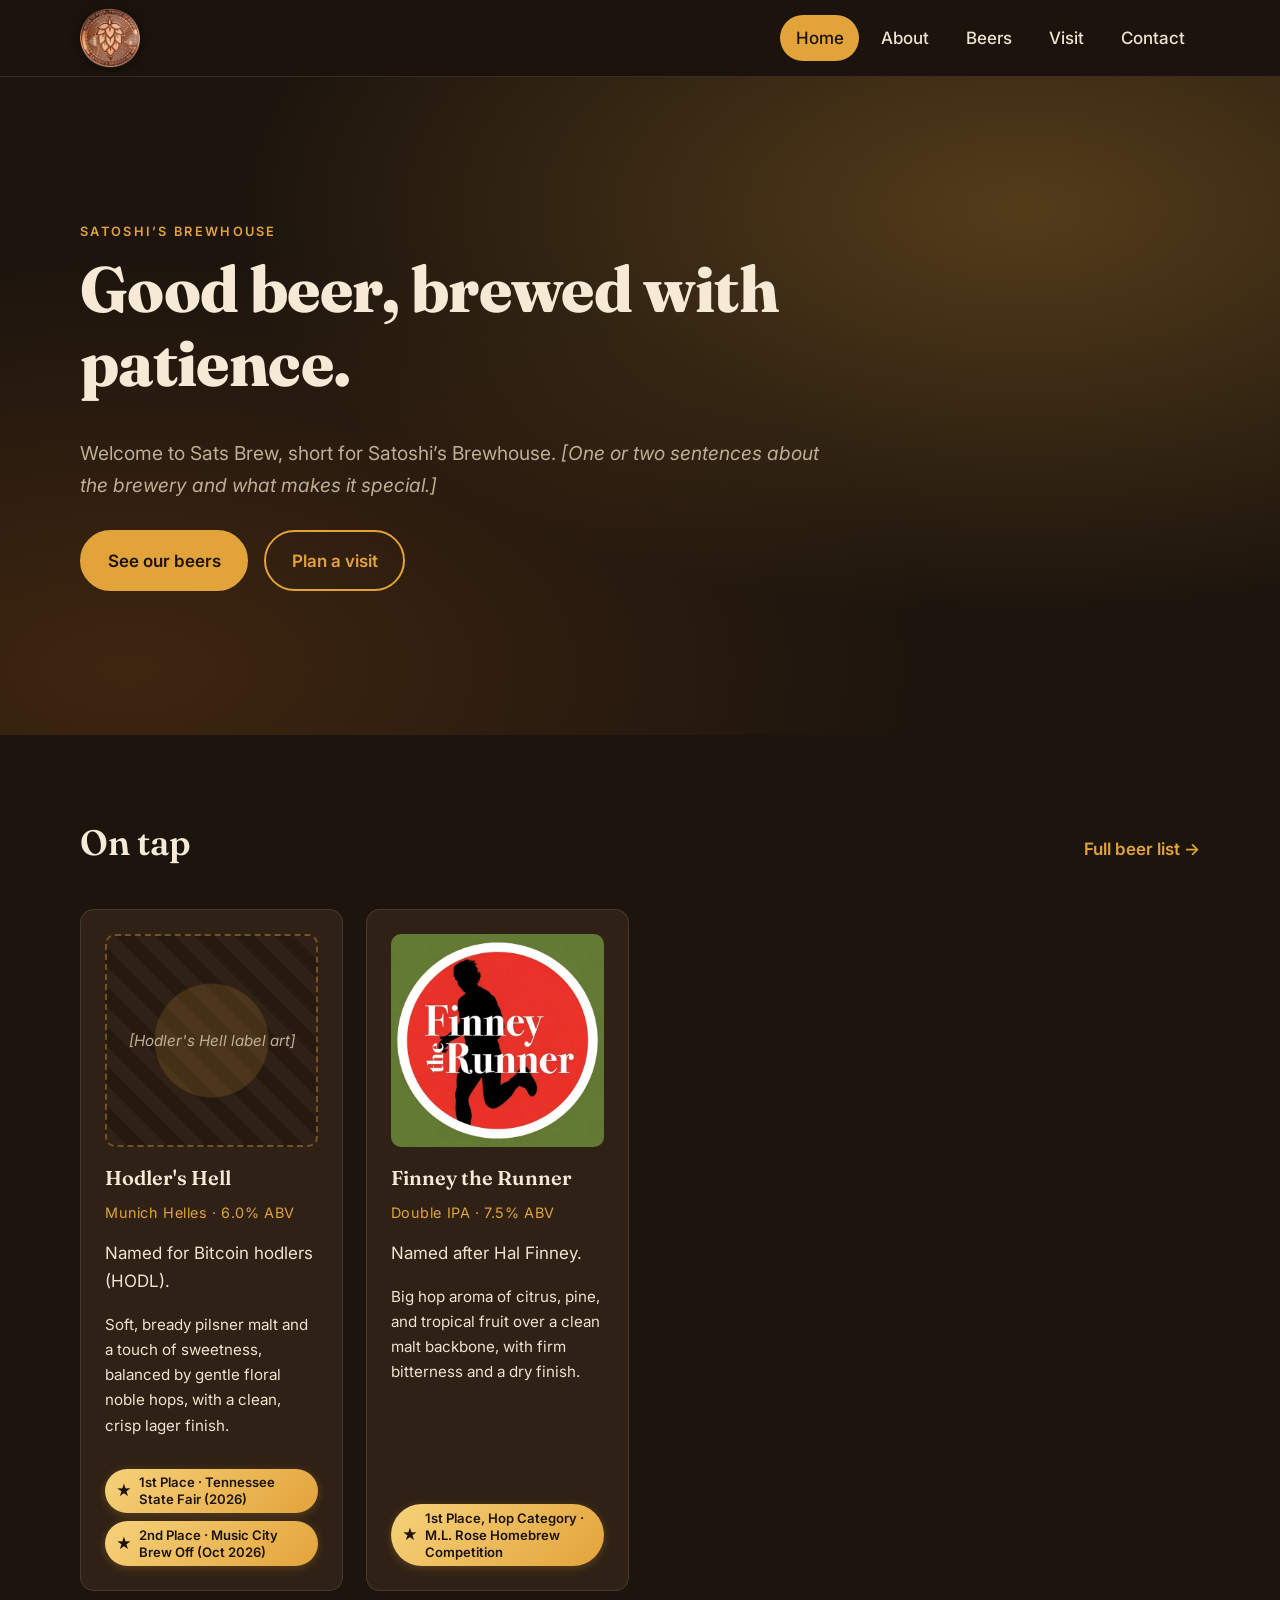
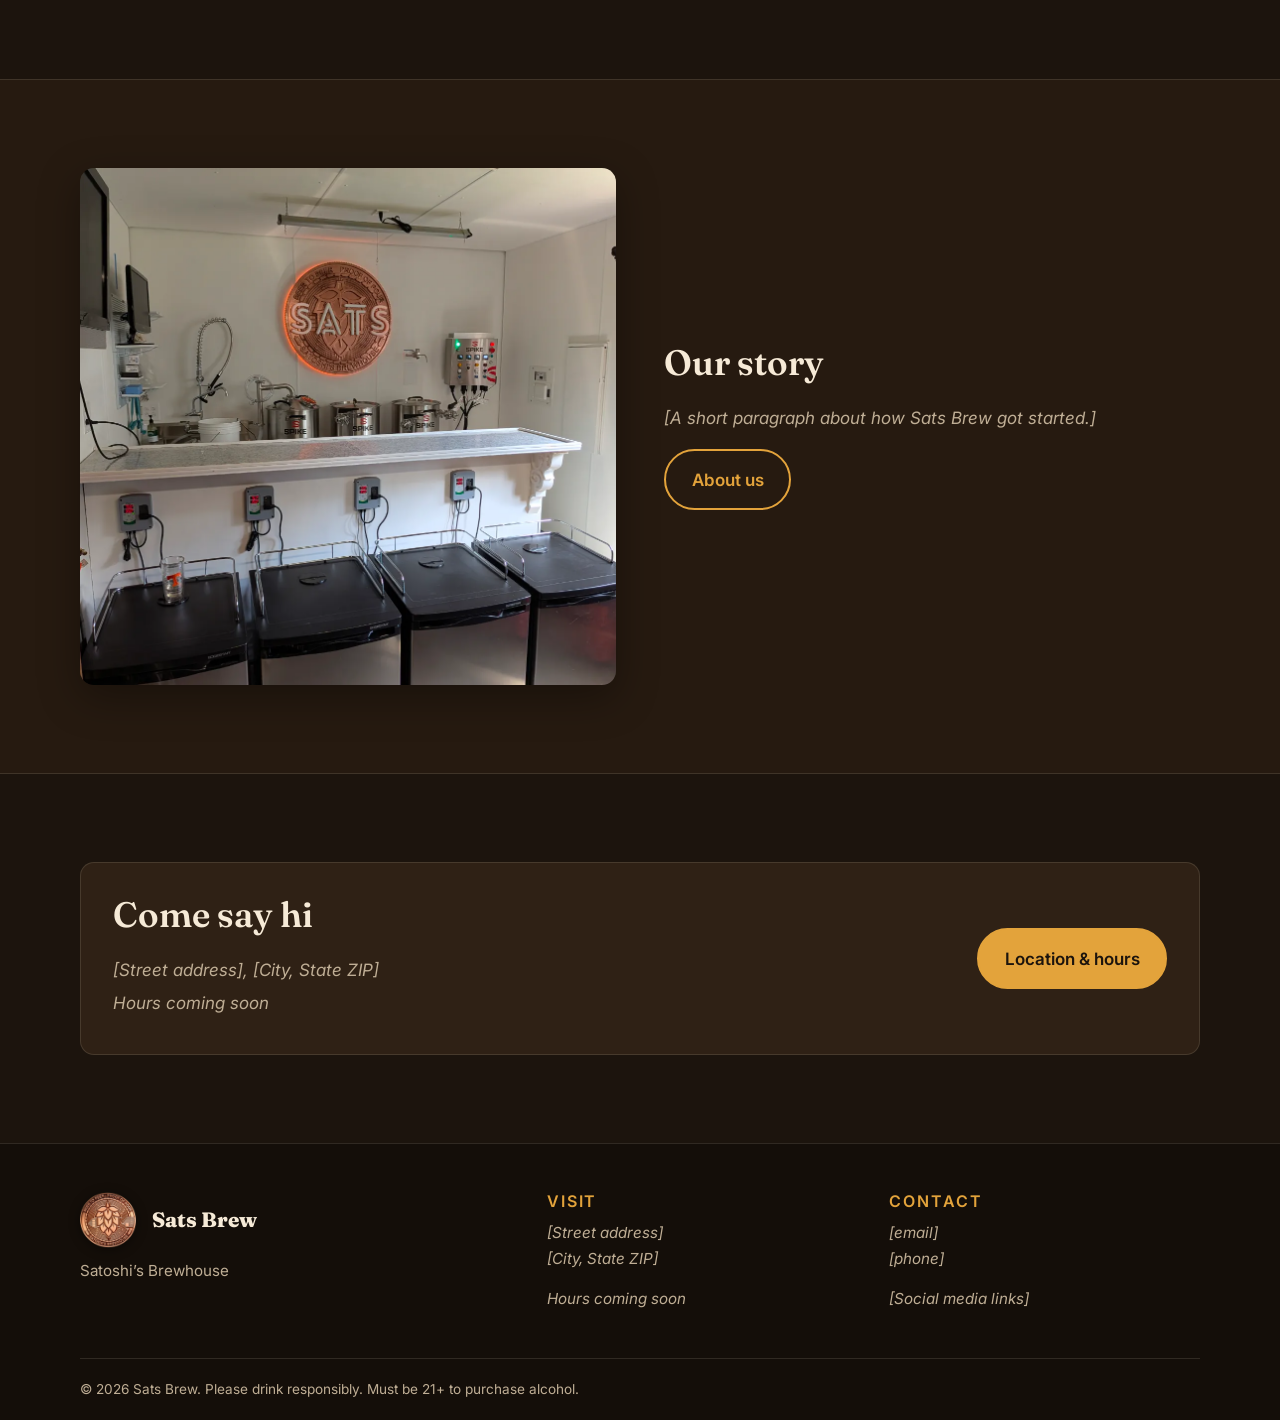
==== commit ba225823: "Footer: replace SB mark with transparent coin logo" ====
--- a/index.html
+++ b/index.html
@@ -122,7 +122,13 @@
   <footer class="site-footer">
     <div class="wrap footer-grid">
       <div>
-        <a class="brand" href="/"><span class="brand-mark" aria-hidden="true">SB</span> Sats Brew</a>
+        <a class="brand footer-brand" href="/">
+          <picture>
+            <source type="image/webp" srcset="/images/sats-brew-logo.webp 1x, /images/sats-brew-logo@2x.webp 2x">
+            <img src="/images/sats-brew-logo.png" srcset="/images/sats-brew-logo.png 1x, /images/sats-brew-logo@2x.png 2x" width="256" height="256" loading="lazy" decoding="async" alt="" aria-hidden="true">
+          </picture>
+          <span>Sats Brew</span>
+        </a>
         <p class="muted">Satoshi&rsquo;s Brewhouse</p>
       </div>
       <div>
--- a/styles.css
+++ b/styles.css
@@ -133,3 +133,7 @@
 .photo.sign{aspect-ratio:900/990;max-height:620px;max-width:560px}
 .photo.sign img{object-position:50% 50%}
 @media (max-width:820px){.photo.sign{aspect-ratio:900/990}}
+
+/* footer coin logo */
+.footer-brand{gap:.75em;margin-bottom:.6rem}
+.footer-brand img{width:56px;height:56px;display:block;filter:drop-shadow(0 2px 6px rgba(0,0,0,.45))}
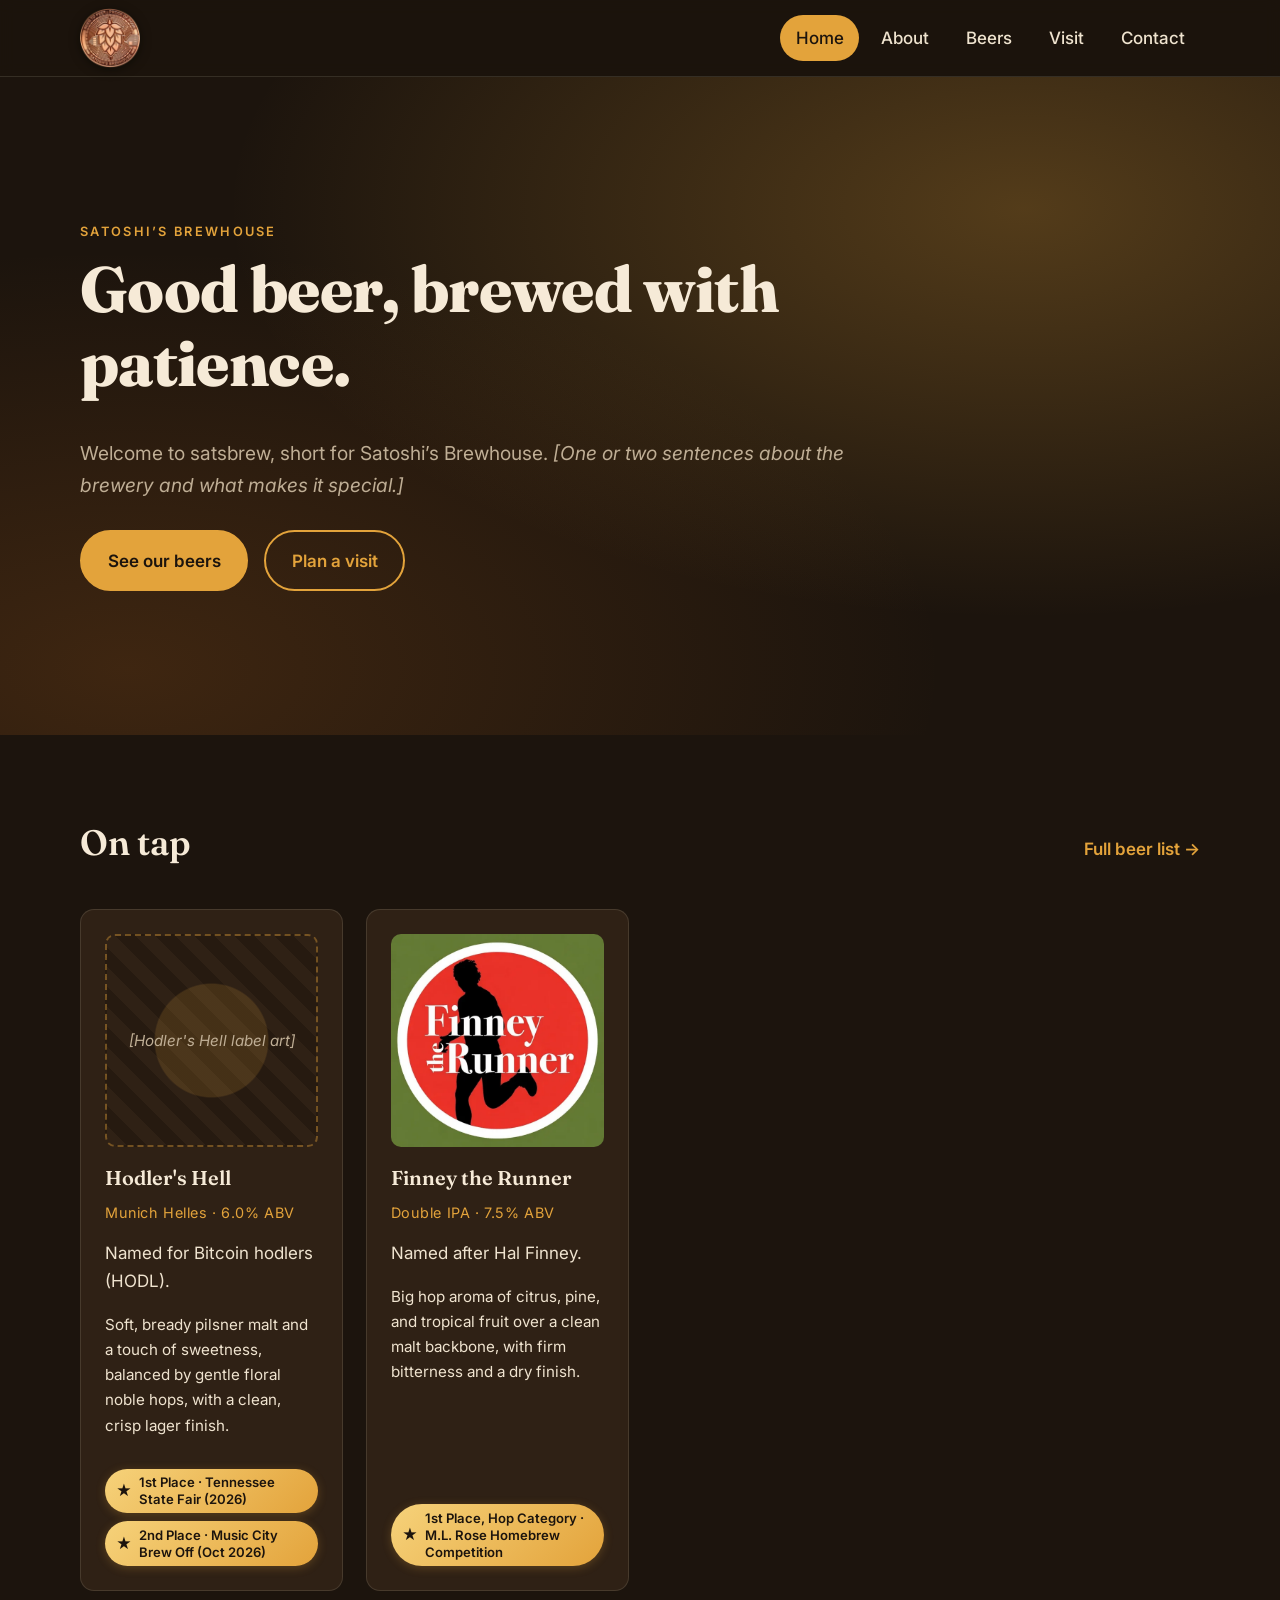
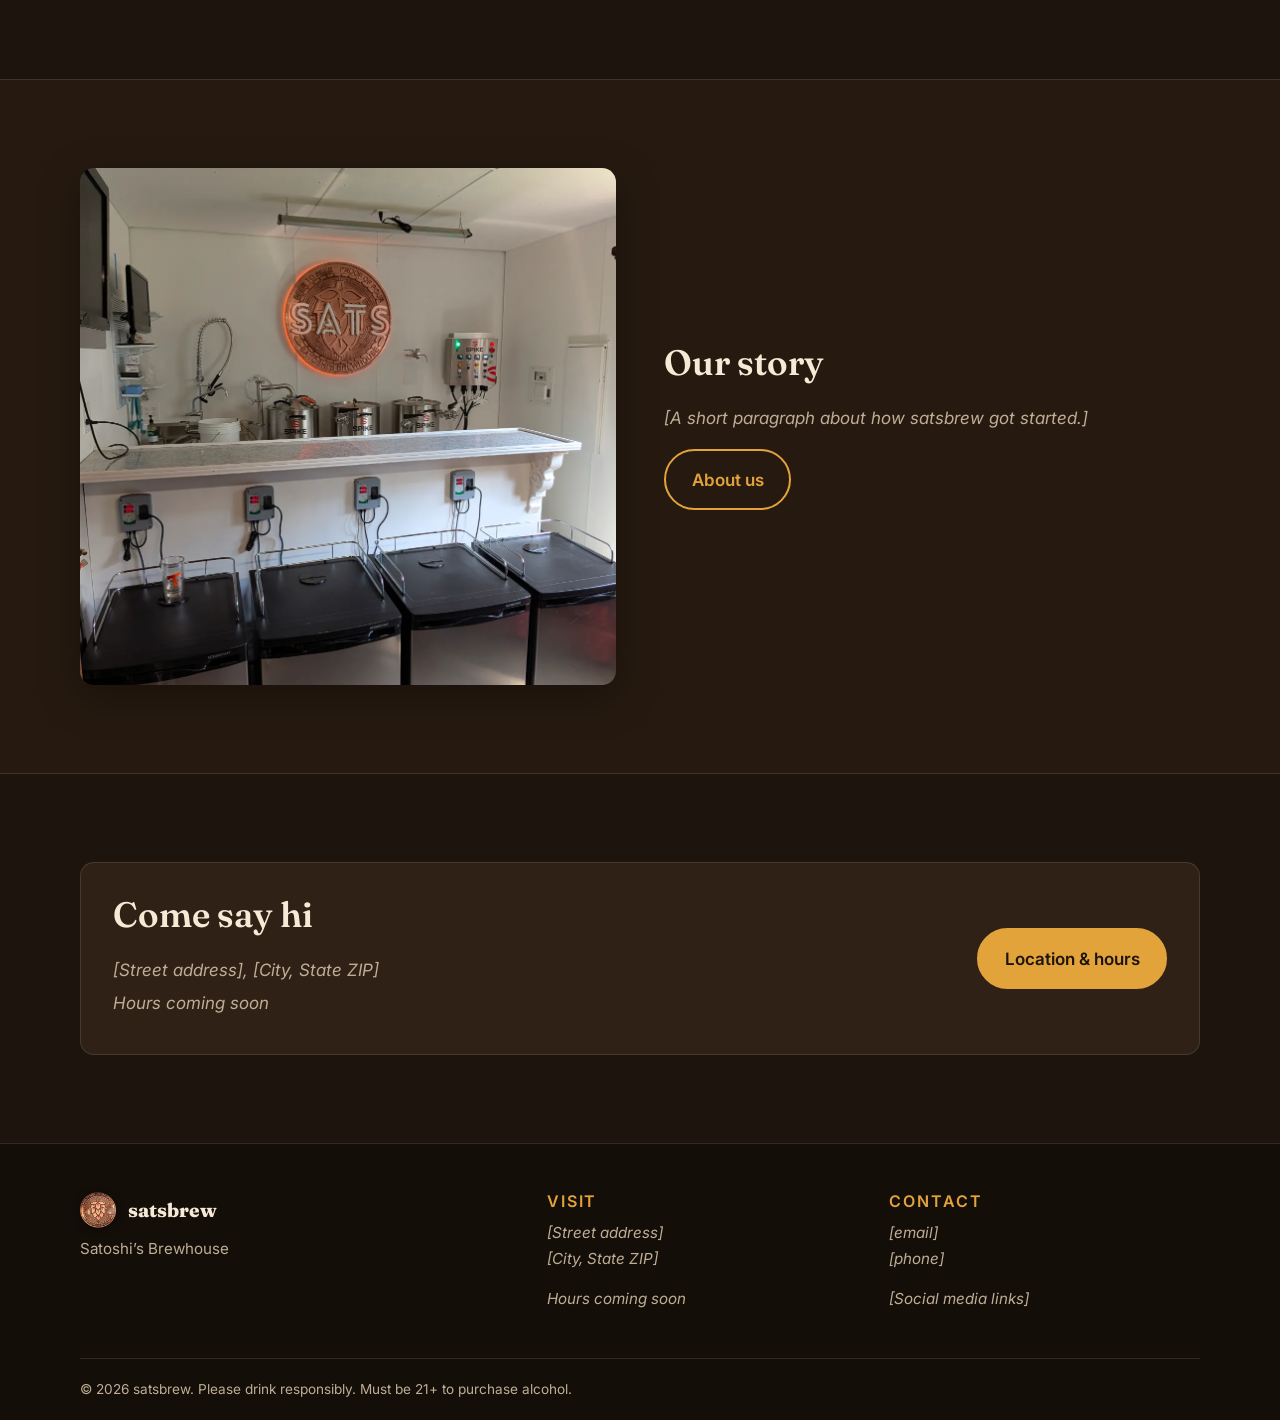
==== commit 33dabad6: "Footer coin logo 36px (32px mobile) with explicit size + max-width cap; rename brand to 'satsbrew' e" ====
--- a/index.html
+++ b/index.html
@@ -3,20 +3,20 @@
 <head>
   <meta charset="utf-8">
   <meta name="viewport" content="width=device-width, initial-scale=1">
-  <title>Sats Brew | Satoshi's Brewhouse</title>
-  <meta name="description" content="Sats Brew (Satoshi's Brewhouse) is home to award-winning Hodler's Hell Munich Helles and Finney the Runner Double IPA.">
+  <title>satsbrew | Satoshi's Brewhouse</title>
+  <meta name="description" content="satsbrew (Satoshi's Brewhouse) is home to award-winning Hodler's Hell Munich Helles and Finney the Runner Double IPA.">
   <link rel="canonical" href="https://satsbrew.com/">
   <meta property="og:type" content="website">
-  <meta property="og:site_name" content="Sats Brew">
-  <meta property="og:title" content="Sats Brew | Satoshi's Brewhouse">
-  <meta property="og:description" content="Sats Brew (Satoshi's Brewhouse) is home to award-winning Hodler's Hell Munich Helles and Finney the Runner Double IPA.">
+  <meta property="og:site_name" content="satsbrew">
+  <meta property="og:title" content="satsbrew | Satoshi's Brewhouse">
+  <meta property="og:description" content="satsbrew (Satoshi's Brewhouse) is home to award-winning Hodler's Hell Munich Helles and Finney the Runner Double IPA.">
   <meta property="og:url" content="https://satsbrew.com/">
   <meta name="twitter:card" content="summary_large_image">
   <meta name="theme-color" content="#1c140d">
   <meta property="og:image" content="https://satsbrew.com/images/og-image.jpg">
   <meta property="og:image:width" content="1200">
   <meta property="og:image:height" content="630">
-  <meta property="og:image:alt" content="The Sats Brew coin logo">
+  <meta property="og:image:alt" content="The satsbrew coin logo">
   <link rel="icon" href="/favicon-32.png" type="image/png" sizes="32x32">
   <link rel="icon" href="/favicon-192.png" type="image/png" sizes="192x192">
   <link rel="apple-touch-icon" href="/apple-touch-icon.png">
@@ -32,7 +32,7 @@
       <a class="brand brand-logo" href="/">
         <picture>
           <source type="image/webp" srcset="/images/sats-brew-logo.webp 1x, /images/sats-brew-logo@2x.webp 2x">
-          <img src="/images/sats-brew-logo.png" srcset="/images/sats-brew-logo.png 1x, /images/sats-brew-logo@2x.png 2x" width="256" height="256" alt="Sats Brew">
+          <img src="/images/sats-brew-logo.png" srcset="/images/sats-brew-logo.png 1x, /images/sats-brew-logo@2x.png 2x" width="60" height="60" alt="satsbrew">
         </picture>
       </a>
       <button class="nav-toggle" aria-expanded="false" aria-controls="site-nav" aria-label="Open menu">
@@ -54,7 +54,7 @@
       <div class="wrap hero-inner">
         <p class="eyebrow">Satoshi&rsquo;s Brewhouse</p>
         <h1>Good beer, brewed with patience.</h1>
-        <p class="lead">Welcome to Sats Brew, short for Satoshi&rsquo;s Brewhouse. <span class="placeholder">[One or two sentences about the brewery and what makes it special.]</span></p>
+        <p class="lead">Welcome to satsbrew, short for Satoshi&rsquo;s Brewhouse. <span class="placeholder">[One or two sentences about the brewery and what makes it special.]</span></p>
         <div class="cta-row">
           <a class="btn btn-primary" href="/beers.html">See our beers</a>
           <a class="btn btn-ghost" href="/visit.html">Plan a visit</a>
@@ -99,11 +99,11 @@
       <div class="wrap split">
         <picture class="photo square">
           <source type="image/webp" srcset="/images/brewery-wide.webp">
-          <img src="/images/brewery-wide.jpg" width="1080" height="1041" loading="lazy" decoding="async" alt="Inside the Sats Brew brewery: the lit SATS sign above the brew kettles, with fermentation fridges below">
+          <img src="/images/brewery-wide.jpg" width="1080" height="1041" loading="lazy" decoding="async" alt="Inside the satsbrew brewery: the lit SATS sign above the brew kettles, with fermentation fridges below">
         </picture>
         <div>
           <h2>Our story</h2>
-          <p class="placeholder">[A short paragraph about how Sats Brew got started.]</p>
+          <p class="placeholder">[A short paragraph about how satsbrew got started.]</p>
           <a class="btn btn-ghost" href="/about.html">About us</a>
         </div>
       </div>
@@ -125,9 +125,9 @@
         <a class="brand footer-brand" href="/">
           <picture>
             <source type="image/webp" srcset="/images/sats-brew-logo.webp 1x, /images/sats-brew-logo@2x.webp 2x">
-            <img src="/images/sats-brew-logo.png" srcset="/images/sats-brew-logo.png 1x, /images/sats-brew-logo@2x.png 2x" width="256" height="256" loading="lazy" decoding="async" alt="" aria-hidden="true">
+            <img src="/images/sats-brew-logo.png" srcset="/images/sats-brew-logo.png 1x, /images/sats-brew-logo@2x.png 2x" width="36" height="36" loading="lazy" decoding="async" alt="" aria-hidden="true">
           </picture>
-          <span>Sats Brew</span>
+          <span>satsbrew</span>
         </a>
         <p class="muted">Satoshi&rsquo;s Brewhouse</p>
       </div>
@@ -143,7 +143,7 @@
       </div>
     </div>
     <div class="wrap footer-bottom">
-      <p class="muted">&copy; <span id="year">2026</span> Sats Brew. Please drink responsibly. Must be 21+ to purchase alcohol.</p>
+      <p class="muted">&copy; <span id="year">2026</span> satsbrew. Please drink responsibly. Must be 21+ to purchase alcohol.</p>
     </div>
   </footer>
   <script>
--- a/styles.css
+++ b/styles.css
@@ -118,7 +118,7 @@
 /* header coin logo */
 .header-inner{height:76px}
 .brand-logo{display:block;line-height:0}
-.brand-logo img{width:60px;height:60px;display:block;filter:drop-shadow(0 2px 6px rgba(0,0,0,.45));transition:transform .2s}
+.brand-logo img{width:60px;height:60px;max-width:60px;max-height:60px;display:block;filter:drop-shadow(0 2px 6px rgba(0,0,0,.45));transition:transform .2s}
 .brand-logo:hover img{transform:rotate(-8deg) scale(1.04)}
 @media (max-width:760px){.site-nav{top:76px}.brand-logo img{width:52px;height:52px}}
 
@@ -135,5 +135,7 @@
 @media (max-width:820px){.photo.sign{aspect-ratio:900/990}}
 
 /* footer coin logo */
-.footer-brand{gap:.75em;margin-bottom:.6rem}
-.footer-brand img{width:56px;height:56px;display:block;filter:drop-shadow(0 2px 6px rgba(0,0,0,.45))}
+.footer-brand{gap:.6em;margin-bottom:.4rem;font-size:1.2rem}
+.footer-brand img{width:36px;height:36px;max-width:36px;max-height:36px;display:block;filter:drop-shadow(0 1px 4px rgba(0,0,0,.45))}
+.footer-brand picture{flex:0 0 auto;line-height:0}
+@media (max-width:760px){.footer-brand img{width:32px;height:32px;max-width:32px;max-height:32px}}
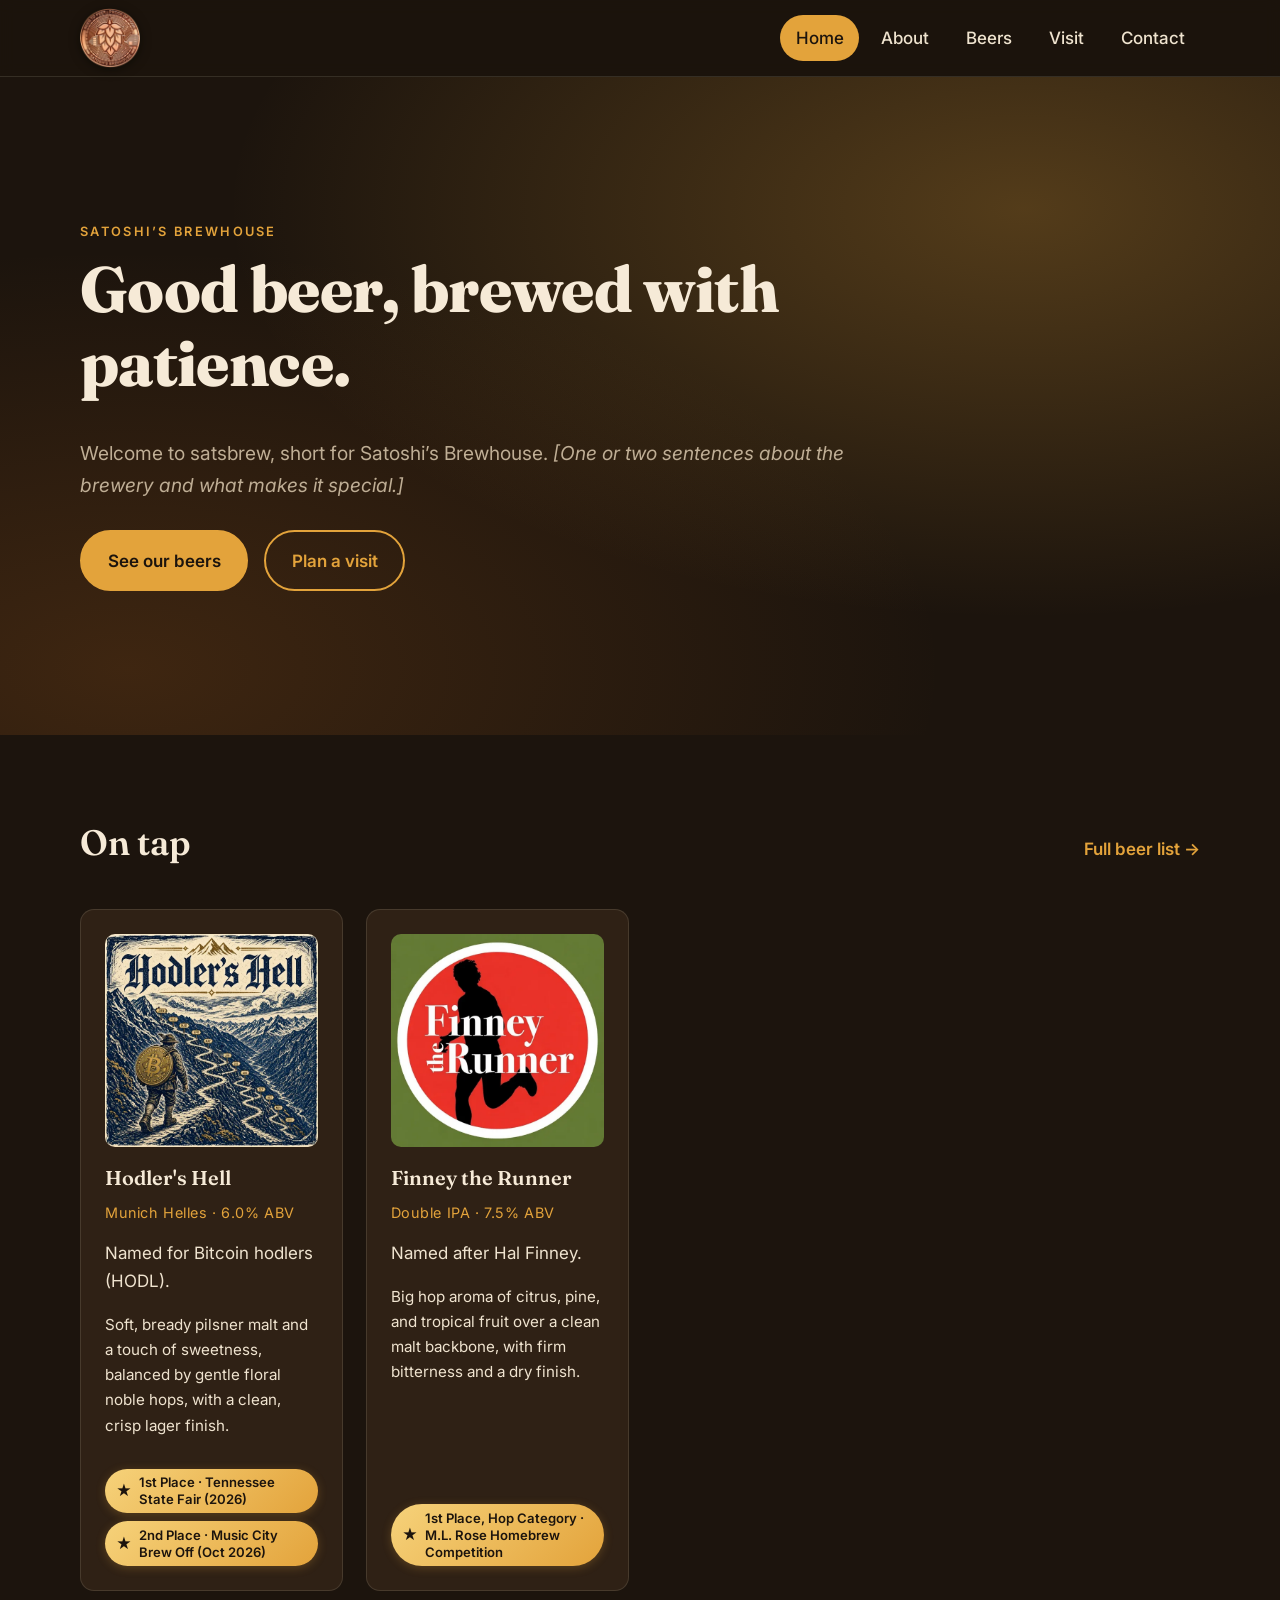
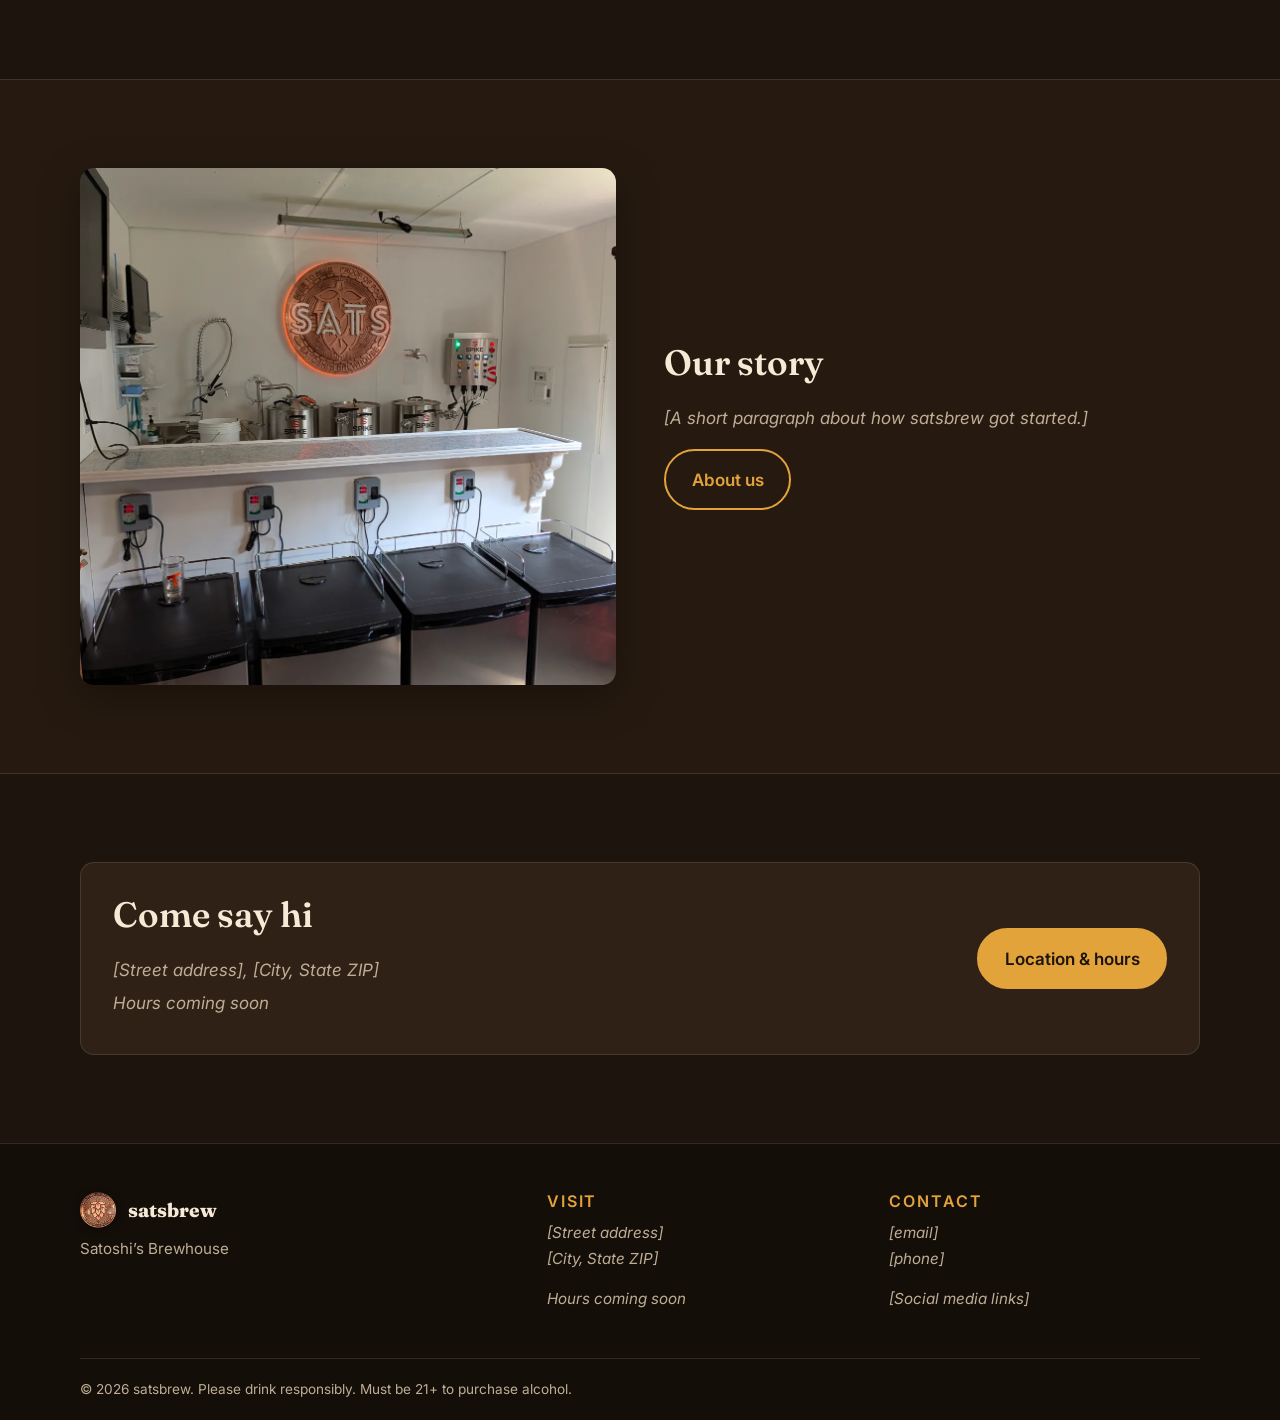
==== commit 6c6776d9: "Add Hodler's Hell label art (downhill hiker)" ====
--- a/index.html
+++ b/index.html
@@ -69,7 +69,10 @@
         </div>
         <div class="beer-grid">
         <article class="beer-card">
-          <div class="beer-art beer-art-placeholder" role="img" aria-label="Label art coming soon"><span>[Hodler's Hell label art]</span></div>
+          <picture class="beer-art">
+            <source srcset="/images/hodlers-hell.webp" type="image/webp">
+            <img src="/images/hodlers-hell.jpg" width="600" height="600" loading="lazy" decoding="async" alt="Hodler's Hell label: a Bavarian hiker hauling a giant Bitcoin down a year-long mountain trail">
+          </picture>
           <h3>Hodler's Hell</h3>
           <p class="beer-meta">Munich Helles · 6.0% ABV</p>
           <p>Named for Bitcoin hodlers (HODL).</p>
